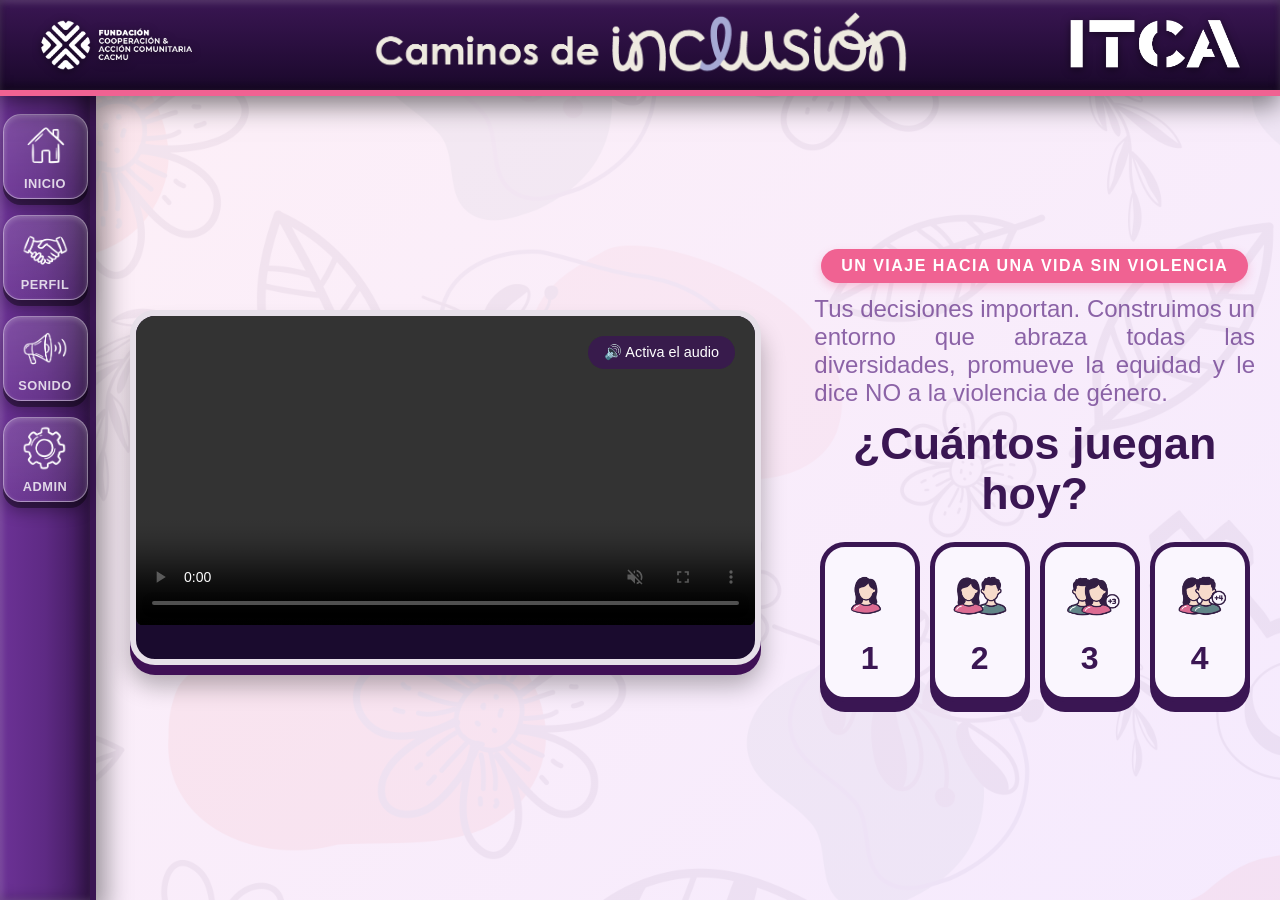
==== index.html @ c28dc8cf "videos actualizados" ====
<!DOCTYPE html>
<html lang="es">

<head>
    <meta charset="UTF-8">
    <meta name="viewport" content="width=device-width, initial-scale=1.0">
    <title>Caminos de Inclusión</title>

    <link rel="preconnect" href="https://fonts.googleapis.com">
    <link rel="preconnect" href="https://fonts.gstatic.com" crossorigin>
    <link href="https://fonts.googleapis.com/css2?family=Fredoka:wght@400;600;800;900&display=swap" rel="stylesheet">
    <link rel="stylesheet" href="css/stylegeneral.css">

    <meta http-equiv="Content-Security-Policy" content="default-src 'self'; 
               script-src 'self' 'unsafe-inline' 'unsafe-eval' https://www.gstatic.com https://apis.google.com; 
               connect-src 'self' http://127.0.0.1:* ws://127.0.0.1:* https://*.googleapis.com https://*.firebaseio.com https://*.firebase.com https://www.gstatic.com; 
               img-src 'self' data: blob: *; 
               style-src 'self' 'unsafe-inline' https://fonts.googleapis.com; 
               font-src 'self' data: https://fonts.gstatic.com;">
</head>

<body>
    <header class="game-banner">
        <div class="logo-box">
            <img src="assets/imagenes/generales/logo_fundacioncacmu.png" alt="CACMU" class="logo-img">
        </div>

        <div class="title-container">
            <img src="assets/imagenes/generales/banner_cde.png" alt="Caminos de Inclusión" class="game-title-img">

        </div>

        <div class="logo-box">
            <img src="assets/imagenes/generales/logo_itca.png" alt="ITCA" class="logo-img">
        </div>
    </header>

    <div class="layout-container">

        <aside class="sidebar-mini">
            <button class="btn-mini" title="Inicio">
                <img src="assets/imagenes/iconos/icono_inicio.png" alt="Inicio" class="icono-custom">

                <span class="texto-btn-mini">Inicio</span>
            </button>

            <button class="btn-mini" title="Perfil">
                <img src="assets/imagenes/iconos/icono_perfil.png" alt="Perfil" class="icono-custom">

                <span class="texto-btn-mini">Perfil</span>
            </button>

            <button class="btn-mini" title="Audio">
                <img src="assets/imagenes/iconos/icono_sonido.png" alt="Audio" class="icono-custom">

                <span class="texto-btn-mini">Sonido</span>
            </button>

            <a href="admin/admin-dashboard.html" target="_blank"
                style="text-decoration: none; display: flex; justify-content: center; align-items: center;">

                <button class="btn-mini" title="Ajustes">
                    <img src="assets/imagenes/iconos/icono_administrador.png" alt="Ajustes" class="icono-custom">

                    <span class="texto-btn-mini"> Admin

                    </span>
                </button>
            </a>
        </aside>
        <main class="main-game-area">

            <div class="pantalla-inicio activa">
                <div class="tarjeta-burbuja">

                    <div class="zona-video-casual">
                        <div class="marco-video-burbuja">
                            <video controls autoplay loop muted class="video-juego">
                                <source src="assets/videos/videosaludocati_rossy.mp4" type="video/mp4">
                                Tu navegador no soporta videos.
                            </video>
                            <div class="mensaje-audio" id="alertaAudio">
                                🔊 Activa el audio
                            </div>
                        </div>

                    </div>
                    <div class="zona-interaccion-casual">
                        <div class="textos-casual">
                            <span class="etiqueta-slogan" style="font-size: 1rem; text-align: justify;">UN VIAJE HACIA
                                UNA VIDA SIN VIOLENCIA</span>
                            <p class="pie-casual" style="font-size: 1.5rem; text-align: justify;">Tus decisiones
                                importan. Construimos un entorno que abraza todas las
                                diversidades, promueve la equidad y le dice NO a la violencia de género.</p>
                            <h1 class="titulo-casual">¿Cuántos juegan hoy?</h1>
                        </div>

                        <div class="botones-burbuja-container">
                            <button class="btn-burbuja">
                                <img src="assets/imagenes/iconos/icon_un_jugador.png" alt="1 Jugador"
                                    class="icono-personalizado">
                                <span class="num-burbuja">1</span>
                            </button>

                            <button class="btn-burbuja">
                                <img src="assets/imagenes/iconos/icon_dos_jugadores.png" alt="2 Jugadores"
                                    class="icono-personalizado">
                                <span class="num-burbuja">2</span>
                            </button>

                            <button class="btn-burbuja">
                                <img src="assets/imagenes/iconos/icon_tres_jugadores.png" alt="3 Jugadores"
                                    class="icono-personalizado">
                                <span class="num-burbuja">3</span>
                            </button>

                            <button class="btn-burbuja btn-arcoiris">
                                <img src="assets/imagenes/iconos/icon_cuatro_jugadores.png" alt="Modo Diverso"
                                    class="icono-personalizado">
                                <span class="num-burbuja">4</span>
                            </button>
                        </div>



                        <div id="zona-formularios" class="zona-formularios-casual"></div>
                    </div>

                </div>
            </div>
            <div class="pantalla-caminos ">
                <div class="tarjeta-caminos">
                    <div class="cabecera-caminos">
                        <h1 class="titulo-casual">Caminos de Aprendizaje</h1>
                        <p class="pie-casual">Selecciona el camino que deseas explorar hoy para continuar la aventura.
                        </p>
                    </div>

                    <div class="contenedor-modulos">
                        <button class="btn-modulo modulo-violencia">
                            <div class="icono-modulo">
                                <img src="assets/imagenes/fondo_caminos/camino1.png" alt="Módulo 1">
                            </div>
                            <div class="textos-btn-modulo">
                                <h2 class="num-modulo">Camino 1</h2>
                                <p class="nombre-modulo">Prevención de la Violencia de Género</p>
                            </div>
                        </button>

                        <button class="btn-modulo bloqueado">
                            <div class="candado-icono">🔒</div>
                            <div class="icono-modulo">
                                <img src="assets/imagenes/fondo_caminos/camino2.png" alt="Módulo 2">
                            </div>
                            <div class="textos-btn-modulo">
                                <h2 class="num-modulo">Camino 2</h2>
                                <p class="nombre-modulo">Masculinidades</p>
                            </div>
                        </button>

                        <button class="btn-modulo bloqueado">
                            <div class="candado-icono">🔒</div>
                            <div class="icono-modulo">
                                <img src="assets/imagenes/fondo_caminos/camino3.png" alt="Módulo 3">
                            </div>
                            <div class="textos-btn-modulo">
                                <h2 class="num-modulo">Camino 3</h2>
                                <p class="nombre-modulo">Estereotipos</p>
                            </div>
                        </button>

                        <button class="btn-modulo bloqueado">
                            <div class="candado-icono">🔒</div>
                            <div class="icono-modulo">
                                <img src="assets/imagenes/fondo_caminos/camino4.png" alt="Módulo 4">
                            </div>
                            <div class="textos-btn-modulo">
                                <h2 class="num-modulo">Módulo 4</h2>
                                <p class="nombre-modulo">Micromachismos</p>
                            </div>
                        </button>
                    </div>
                </div>
            </div>
            <div class="pantalla-personajes">


                <div class="cabecera-personajes">

                    <div class="zona-izq">
                        <button class="btn-volver-casual" id="btn-volver-caminos">
                            ⬅ Volver a Caminos
                        </button>
                    </div>

                    <div class="zona-centro">

                        <h1 class="titulo-casual">Elige tu Personaje</h1>

                    </div>

                    <div class="zona-der">
                        <div class="etiqueta-turno" id="indicador-turno-texto">
                            Turno de: <strong>Cargando...</strong>
                        </div>
                    </div>

                </div>

                <div class="layout-dual-personajes">

                    <div class="zona-manual-instrucciones">
                        <div class="tarjeta-manual">
                            <h2 class="titulo-instrucciones">
                                <img src="assets/imagenes/iconos/icono_instrucciones.png" alt="Instrucciones"
                                    class="icono-titulo">
                                Instrucciones del Viaje
                            </h2>

                            <ul class="lista-instrucciones">
                                <li>
                                    <strong>1. Elige tu ficha:</strong>
                                    Selecciona un personaje que te acompañará en la ruta.
                                </li>
                                <li>
                                    <strong>2. Pre-Quiz:</strong>
                                    Evaluaremos tus conocimientos iniciales antes de empezar.
                                </li>
                                <li>
                                    <strong>3. Decide con respeto:</strong>
                                    Escucha las vivencias y elige el camino de la equidad.
                                </li>
                                <li>
                                    <strong>4. Suma puntos:</strong>
                                    Tus decisiones miden tu nivel de compromiso y empatía.
                                </li>
                                <li>
                                    <strong>5. Post-Quiz:</strong>
                                    Analizaremos cuánto aprendiste al finalizar el recorrido.
                                </li>
                            </ul>

                            <div class="nota-manual">
                                💡 <em>Tip: ¡Compara tus resultados finales para ver tu progreso!</em>
                            </div>
                        </div>
                    </div>
                    <div class="zona-grilla-personajes">
                        <div class="contenedor-personajes">

                            <button class="card-personajes ficha-personaje" id="personaje-paula" data-personaje="paula">
                                <div class="icono-personajes"><img src="assets/imagenes/personajes/camino1/paula.png"
                                        alt="Paula"></div>
                                <div class="textos-btn-personajes">
                                    <h2 class="nombre-personajes">Paula</h2>
                                </div>
                            </button>

                            <button class="card-personajes ficha-personaje" id="personaje-nina" data-personaje="nina">
                                <div class="icono-personajes"><img src="assets/imagenes/personajes/camino1/nina.png"
                                        alt="Nina"></div>
                                <div class="textos-btn-personajes">
                                    <h2 class="nombre-personajes">Nina</h2>
                                </div>
                            </button>

                            <button class="card-personajes ficha-personaje" id="personaje-josefa"
                                data-personaje="josefa">
                                <div class="icono-personajes"><img src="assets/imagenes/personajes/camino1/josefa.png"
                                        alt="Josefa"></div>
                                <div class="textos-btn-personajes">
                                    <h2 class="nombre-personajes">Josefa</h2>
                                </div>
                            </button>

                            <button class="card-personajes ficha-personaje" id="personaje-martina"
                                data-personaje="martina">
                                <div class="icono-personajes"><img src="assets/imagenes/personajes/camino1/martina.png"
                                        alt="Martina"></div>
                                <div class="textos-btn-personajes">
                                    <h2 class="nombre-personajes">Martina</h2>
                                </div>
                            </button>

                            <button class="card-personajes ficha-personaje" id="personaje-paty" data-personaje="paty">
                                <div class="icono-personajes"><img src="assets/imagenes/personajes/camino1/paty.png"
                                        alt="Paty"></div>
                                <div class="textos-btn-personajes">
                                    <h2 class="nombre-personajes">Paty</h2>
                                </div>
                            </button>

                            <button class="card-personajes ficha-personaje" id="personaje-yuleisy"
                                data-personaje="yuleisy">
                                <div class="icono-personajes"><img src="assets/imagenes/personajes/camino1/yuleisy.png"
                                        alt="yuleisy"></div>
                                <div class="textos-btn-personajes">
                                    <h2 class="nombre-personajes">Yuleisy</h2>
                                </div>
                            </button>

                            <button class="card-personajes ficha-personaje" id="personaje-mia" data-personaje="mia">
                                <div class="icono-personajes"><img src="assets/imagenes/personajes/camino1/mia.png"
                                        alt="mia"></div>
                                <div class="textos-btn-personajes">
                                    <h2 class="nombre-personajes">Mía</h2>
                                </div>
                            </button>

                        </div>
                    </div>


                </div>

            </div>
            <div class="pantalla-quiz" id="pantalla-quiz">

                <div class="etiqueta-fase">
                    <h1> Fase: <strong id="etiqueta-fase-texto">PRE-QUIZ</strong></h1>
                </div>

                <div class="contenedor-central-quiz">

                    <div class="zona-progreso">
                        <span class="texto-progreso" id="texto-progreso-quiz">Pregunta 1 de 5</span>
                        <div class="barra-progreso-fondo">
                            <div class="barra-progreso-llena" id="barra-progreso-quiz" style="width: 20%;"></div>
                        </div>
                    </div>

                    <div class="mensaje-instruccion-quiz" id="instruccion-quiz">
                        💡 <strong>¡A debatir en equipo!</strong> Elijan una respuesta juntos. <span
                            class="texto-verde">VERDE</span> si acertaron, <span class="texto-rojo">ROJO</span> si hay
                        algo nuevo por aprender.
                    </div>

                    <h2 class="texto-pregunta" id="texto-pregunta-quiz">Cargando la pregunta...</h2>

                    <div class="zona-opciones" id="contenedor-opciones-quiz"></div>

                    <button class="btn-siguiente-quiz bloqueado" id="btn-siguiente-quiz">Siguiente Pregunta ➡</button>

                </div>
            </div>
            <div class="pantalla-mapa" id="pantalla-mapa" style="display: none;">

                <div class="panel-izquierdo">

                    <div class="contenedor-reloj-mapa">

                        <span class="etiqueta-tiempo">TIEMPO</span>
                        <span id="reloj-juego">00:00min</span>
                    </div>

                    <div id="contenedor-scores-global" class="hud-scores-multijugador"></div>



                    <div class="contenedor-ruleta-lateral"
                        style="display: flex; flex-direction: column; align-items: center; margin-top: auto; padding-bottom: 20px;">
                        <div class="flecha-indicadora"
                            style="font-size: 24px; color: #333; margin-bottom: -10px; z-index: 10;">▼</div>

                        <button class="ruleta-base" id="ruleta-interactiva">
                            <div class="rueda-colores" id="rueda-grafica">
                                <span class="num-ruleta n1">1</span>
                                <span class="num-ruleta n2">2</span>
                                <span class="num-ruleta n3">3</span>
                                <span class="num-ruleta n4">4</span>
                                <span class="num-ruleta n5">5</span>
                                <span class="num-ruleta n6">6</span>
                            </div>
                            <div class="centro-ruleta" id="texto-centro-ruleta">GIRAR</div>
                        </button>
                    </div>

                </div>

                <div class="panel-principal-mapa">

                    <div class="contenedor-mapa-visual">
                        <img src="assets/imagenes/mapas/mapa_camino1.jpg" class="imagen-fondo-mapa"
                            alt="Mapa del camino">
                        <div id="capa-fichas"></div>
                    </div>

                </div>


                <div id="gameModal" class="modal-overlay-juego"></div>
                <div id="banner-cambio-turno">
    <h2 id="texto-turno-jugador">¡Turno de ...!</h2>
    <p>
        Gira la ruleta para avanzar 
        <img src="assets/imagenes/iconos/icono_ruleta.png" alt="Ruleta" class="icono-ruleta-texto">
    </p>
</div>



            </div>



            <div id="modal-pj-overlay" class="modal-pj-overlay">
                <div class="modal-pj-contenedor">
                    <button class="modal-pj-btn-cerrar" id="btn-cerrar-modal-pj">×</button>

                    <div class="modal-pj-grid">
                        <div class="modal-pj-col-izq">
                            <img src="" id="modal-pj-img" alt="Personaje" class="modal-pj-imagen-full">
                        </div>

                        <div class="modal-pj-col-der">
                            <h2 id="modal-pj-nombre" class="modal-pj-titulo">Nombre</h2>
                            <p id="modal-pj-historia" class="modal-pj-texto">Historia...</p>

                            <button id="btn-confirmar-personaje" class="modal-pj-btn-accion">
                                Seleccionar personaje
                            </button>
                        </div>
                    </div>
                </div>
            </div>
            <div class="pantalla-resultados" id="pantalla-resultados" style="display: none;">
                <div class="panel-resultados-centro">

                    <div class="cabecera-resultados">
                        <span class="icono-corona">👑</span>
                        <h2>¡Viaje Completado!</h2>
                        <p>Gracias por recorrer los Caminos de Inclusión. Así quedó el nivel de empatía de nuestro
                            equipo:</p>
                    </div>

                    <div id="contenedor-ranking-final" class="lista-ranking-final">
                    </div>
                    <div class="acciones-resultados"
                        style="display: flex; flex-direction: column; gap: 15px; margin-top: 25px;">


                        <button id="btn-volver-inicio" class="btn-imbabura"
                            style="background: transparent; color: #4A148C; border: 2px solid #4A148C; width: 100%; font-size: 1.15rem; padding: 14px; border-radius: 12px; cursor: pointer; font-weight: bold; transition: all 0.2s ease;">
                            Volver al Menú Principal 🏠
                        </button>

                    </div>

                </div>
            </div>

        </main>
    </div>
    <audio id="musicaFondo" loop>
        <source src="assets/sonido/sonido_de_fondo.mp3" type="audio/mpeg">
        Tu navegador no soporta el elemento de audio.
    </audio>
    <audio id="sonidoAcierto" src="assets/sonido/sonido_correcto.mp3"></audio>
    <audio id="sonidoError" src="assets/sonido/sonido_incorrecto.mp3"></audio>
    <audio id="sonidoAperturaModal" src="assets/sonido/sonido_abrir_modal.mp3" preload="auto"></audio>
    <audio id="sonidoGiroCarta" src="assets/sonido/sonido_girocarta.mp3" preload="auto"></audio>

    <script type="module" src="./js/main.js"></script>
</body>

</html>
---- css/stylegeneral.css ----
@import url(sliderizquierdo.css);
@import url(pantalla_inicio.css);
@import url(registro_usuarios.css);
@import url(pantalla_seleccionar_camino.css);
@import url(seleccion_personajes.css);
@import url(pantalla_quiz.css);
@import url(pantalla_mapa.css);

@import url(cartas.css);
@import url(pantalla_resultados.css);

/* =========================================
   EL SECRETO DE LAS PANTALLAS CONSECUTIVAS
   ========================================= */
/* 1. Apagamos las luces: Oculta TODAS las pantallas por defecto */
.main-game-area > * {
    display: none !important;
}

/* Modifica esta parte en tu CSS global */
.main-game-area > *.activa {
    display: flex !important;
    flex-direction: column;
    min-height: 100%; 
    height: auto; 
    width: 100%;
    
    /* 🚨 LA SOLUCIÓN AL CENTRADO: */
    justify-content: center; /* Centra verticalmente (arriba/abajo) */
    align-items: center;     /* Centra horizontalmente (izquierda/derecha) */
    
    padding-bottom: 40px; /* Espacio extra para que no choque con el menú inferior */
    
    /* 💡 Tip pro: Si el contenido es más alto que la pantalla, esto permite 
       hacer scroll sin que se corte la parte de arriba */
    overflow-y: auto; 
}
/* 1. VARIABLES MAESTRAS */
:root {
    --color-bg-light: #fdf2e9;    
    --color-purple-dark: #3a1653; 
    --color-purple-main: #5e2a84; 
    --color-yellow-btn: #f3a601;  
    --color-pink-accent: #f06292; 
    
    --font-body: 'Fredoka', sans-serif;
    --hud-glow: 0 0 15px rgba(243, 166, 1, 0.4);
}

/* 2. RESET Y ESTRUCTURA BASE */
* {
    box-sizing: border-box;
    margin: 0;
    padding: 0;
}
body {
    font-family: var(--font-body);
    color: var(--color-purple-dark);
    height: 100dvh; 
    display: flex;
    flex-direction: column; 
    overflow: hidden; 
    position: relative;
    z-index: 0;

    /* El gradiente ahora usa rgba() para ser una capa púrpura semitransparente sobre la imagen */
    background: linear-gradient(
        -45deg, 
        rgba(235, 220, 255, 0.95), /* Tono lila/púrpura suave */
        rgba(243, 232, 255, 0.95), /* Tu #f3e8ff con transparencia */
        rgba(255, 240, 245, 0.95), /* Tu #fff0f5 con transparencia */
        rgba(235, 220, 255, 0.95)  /* Tono lila/púrpura suave */
    ), url('../assets/imagenes/generales/fondobody.jpg');
    background-size: 400% 400%, cover;
    background-position: center;
    animation: moverFondo 15s ease infinite;
}

@keyframes moverFondo {
    0% { background-position: 0% 50%; }
    50% { background-position: 100% 50%; }
    100% { background-position: 0% 50%; }
}
/* 3. BANNER SUPERIOR (HEADER / HUD - ESTILO 3D GAMER) */
.game-banner {
    position: relative; 
    
    /* EVITA QUE EL HEADER SE APLASTE O SE OCULTE */
    flex-shrink: 0; 
    
    width: 100%;
    height: clamp(60px, 10dvh, 90px); 
    
    /* 🚨 1. FONDO CON VOLUMEN: Un degradado suave para que no se vea plano */
    background: linear-gradient(180deg, var(--color-purple-dark), #1a082b); 
    
    /* 🚨 2. SOMBRAS 3D: La magia del panel de control */
    border-bottom: none; /* Quitamos el borde plano y lo pasamos a la sombra */
    box-shadow: 
        inset 0 3px 6px rgba(255, 255, 255, 0.15),  /* Luz rebotando en el borde superior */
        inset 0 -5px 10px rgba(0, 0, 0, 0.3),       /* Curvatura interna en la parte de abajo */
        0 6px 0px var(--color-pink-accent),         /* El "plástico" o grosor físico en color rosa */
        0 15px 25px rgba(0, 0, 0, 0.5);             /* La sombra que proyecta sobre el mapa del juego */

    display: flex;
    align-items: center;
    justify-content: space-between;
    
    /* Dejamos solo el padding dinámico que tenías, es perfecto */
    padding: 0 clamp(10px, 4vw, 40px);
    gap: 10px; 
    
    z-index: 100;
}

.logo-box {
    flex: 1;
    display: flex;
    align-items: center;
    min-width: 0; 
}

.logo-box:last-child { justify-content: flex-end; }

.logo-img {
    max-height: clamp(25px, 6dvh, 50px);
    max-width: 100%; 
    width: auto;
    object-fit: contain;
    filter: drop-shadow(0 2px 4px rgba(0,0,0,0.5));
}

.title-container {
    flex: 2;
    display: flex;
    justify-content: center;
    align-items: center;
    min-width: 0;
}

.game-title-img {
    max-height: clamp(30px, 8dvh, 75px);
    max-width: 100%;
    width: auto;
    object-fit: contain;
 
}

.hidden-text { display: none; }

/* 4. ÁREA DE CONTENIDO GLOBAL (Layout) */
.layout-container {
    display: flex;
    flex: 1; /* Ocupa todo el espacio que deja el header */
    
    /* ✅ TRUCO VITAL: Evita que el contenido interno rompa el layout y empuje el header */
    min-height: 0; 
    
    overflow: hidden; 
}
/* =========================================
   5. EL CONTENEDOR PRINCIPAL DEL JUEGO
   ========================================= */
.main-game-area {
    flex: 1; /* Toma todo el espacio disponible al lado del slider/menú */
    
    /* ✅ TRUCO VITAL 2: Evita desbordamientos horizontales en Flexbox */
    min-width: 0; 
    
    position: relative;
    
    /* ✅ EL SCROLL SOLO VIVE AQUÍ ADENTRO */
    overflow-y: auto; 
    overflow-x: hidden;
    width: 100%;
    height: 100%; /* Asegura que baje hasta el final */
    

   
   
}
/* Scrollbar Personalizado (Opcional pero recomendado) */
.main-game-area::-webkit-scrollbar { width: 8px; }
.main-game-area::-webkit-scrollbar-track { background: rgba(94, 42, 132, 0.05); border-radius: 10px; }
.main-game-area::-webkit-scrollbar-thumb { background: var(--color-purple-main); border-radius: 10px; }

/* =========================================
   LA REGLA MÁGICA: HIJOS DEL MAIN (Las Pantallas)
   ========================================= */
.main-game-area > * {
    width: 100%;
    /* En lugar de height: 100%, usamos min-height para que crezca si hay mucho contenido vertical, 
       pero nunca sea menor al tamaño de la pantalla */
    min-height: 100%; 
    box-sizing: border-box;
    
    display: flex;
    flex-direction: column; 
    justify-content: center; 
    align-items: center; 
     
    
    animation: cargarPantalla 0.4s ease-out forwards;
}

/* Reglas universales para no desbordar */
.main-game-area > * p,
.main-game-area > * h1,
.main-game-area > * h2,
.main-game-area > * h3 {
    max-width: 800px; 
    width: 100%;
    text-align: center;
    margin: 0; 
}

.main-game-area > * img,
.main-game-area > * video,
.main-game-area > * canvas {
    max-width: 100%;
    height: auto;
    object-fit: contain; 
    border-radius: 8px; 
}

.botones-decision {
    display: flex;
    flex-wrap: wrap; 
    justify-content: center;
    gap: 1rem;
    width: 100%;
}

@keyframes cargarPantalla {
    0% { opacity: 0; transform: scale(0.98); }
    100% { opacity: 1; transform: scale(1); }
}

@media (max-width: 768px) {
    .layout-container {
        flex-direction: column-reverse; /* Menú abajo, juego arriba */
        height: 100%; /* Asegura que ocupe el alto disponible */
    }

    .main-game-area {
        flex: 1; /* Obliga al área de juego a estirarse */
        width: 100vw;
        height: auto; /* Permite que el flex-grow maneje el alto */
        overflow-y: auto; /* Activa el scroll interno si el contenido es largo */
    }

    
}
@media (max-width: 768px) {
    .pantalla-inicio, .pantalla-caminos, .pantalla-personajes, 
    .pantalla-quiz, .pantalla-mapa {
        padding-bottom: 80px !important; /* Espacio para que el menú no tape botones */
    }
}
/* =========================================
   CONTROL DE PANTALLAS (VISIBILIDAD)
   ========================================= */
.pantalla-view, 
.pantalla-caminos, 
.pantalla-personajes,
.pantalla-quiz,
.pantalla-mapa  {
    display: none; 
}

.pantalla-view.activa,
.pantalla-inicio.activa, 
.pantalla-caminos.activa,
.pantalla-personajes.activa,
.pantalla-quiz.activa,
.pantalla-mapa {
    /* IMPORTANTE: Mantener en flex para que las reglas de centrado sigan aplicando al mostrarse */
    display: flex !important; 
}


/* ==========================================================================
   ALINEACIÓN GLOBAL DE PANTALLAS - CENTRADO PERFECTO (Flexbox)
   (Soluciona el problema de contenido "solo arriba")
   ========================================================================== */

/* 🚨 Agrupamos todas las pantallas separadas por comas */
.pantalla-inicio, 
.pantalla-caminos,
.pantalla-personajes,
.pantalla-quiz,
.pantalla-mapa, 
.pantalla-perfil, 
.pantalla-ajustes /* <-- Añade aquí cualquier otra pantalla que tengas */ {
    
    position: relative; /* Mantiene el ancla para modales, ¡pero sin !important si no es necesario! */
    width: 100%;
    height: 100%;
    
    /* 🚨 LA MAGIA DE FLEXBOX PARA CENTRADO PERFECTO */
    display: flex;           /* 🚨 Convierte la pantalla en un contenedor Flex */
    flex-direction: column;  /* 🚨 Apila los elementos en columna (uno sobre otro) */
    justify-content: center; /* 🚨 Centra verticalmente en el eje de la columna */
    align-items: center;     /* 🚨 Centra horizontalmente en el eje transversal */
    
    /* Un margen mínimo general para respirar, no para empujar asimétricamente */
    padding: 25px;           
    box-sizing: border-box;  /* Asegura que el padding no rompa el diseño */
    
    /* Nota: Flexbox con justify-content: center y align-items: center 
       distribuirá el espacio sobrante equitativamente arriba, abajo, izquierda y derecha. */
}
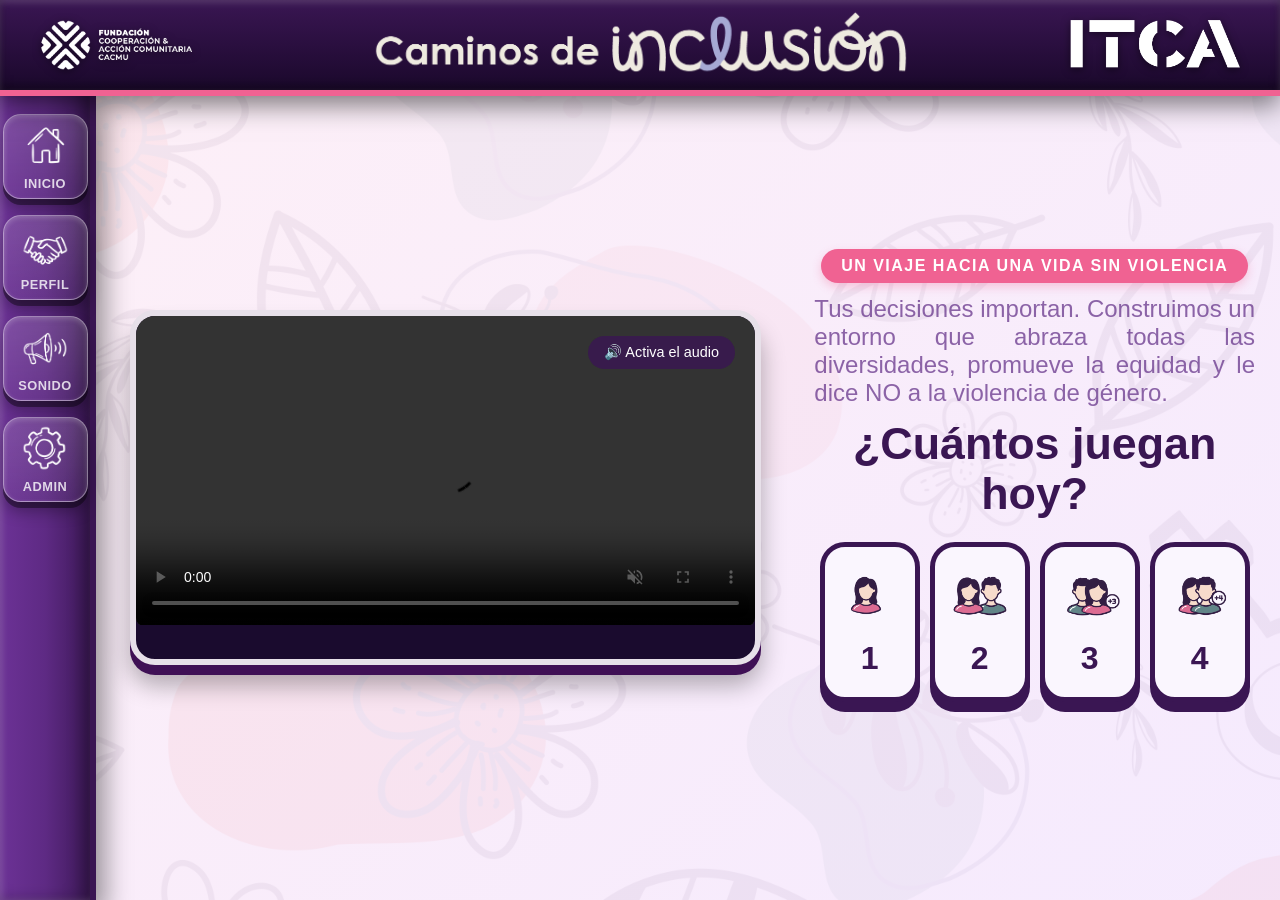
==== commit d8269650: "cambio de nombres de nivels" ====
--- a/index.html
+++ b/index.html
@@ -154,7 +154,7 @@
                             </div>
                             <div class="textos-btn-modulo">
                                 <h2 class="num-modulo">Camino 2</h2>
-                                <p class="nombre-modulo">Masculinidades</p>
+                                <p class="nombre-modulo">Estereotipos</p>
                             </div>
                         </button>
 
@@ -165,7 +165,7 @@
                             </div>
                             <div class="textos-btn-modulo">
                                 <h2 class="num-modulo">Camino 3</h2>
-                                <p class="nombre-modulo">Estereotipos</p>
+                                <p class="nombre-modulo">Micromachismos </p>
                             </div>
                         </button>
 
@@ -176,7 +176,7 @@
                             </div>
                             <div class="textos-btn-modulo">
                                 <h2 class="num-modulo">Módulo 4</h2>
-                                <p class="nombre-modulo">Micromachismos</p>
+                                <p class="nombre-modulo">Masculinidades</p>
                             </div>
                         </button>
                     </div>
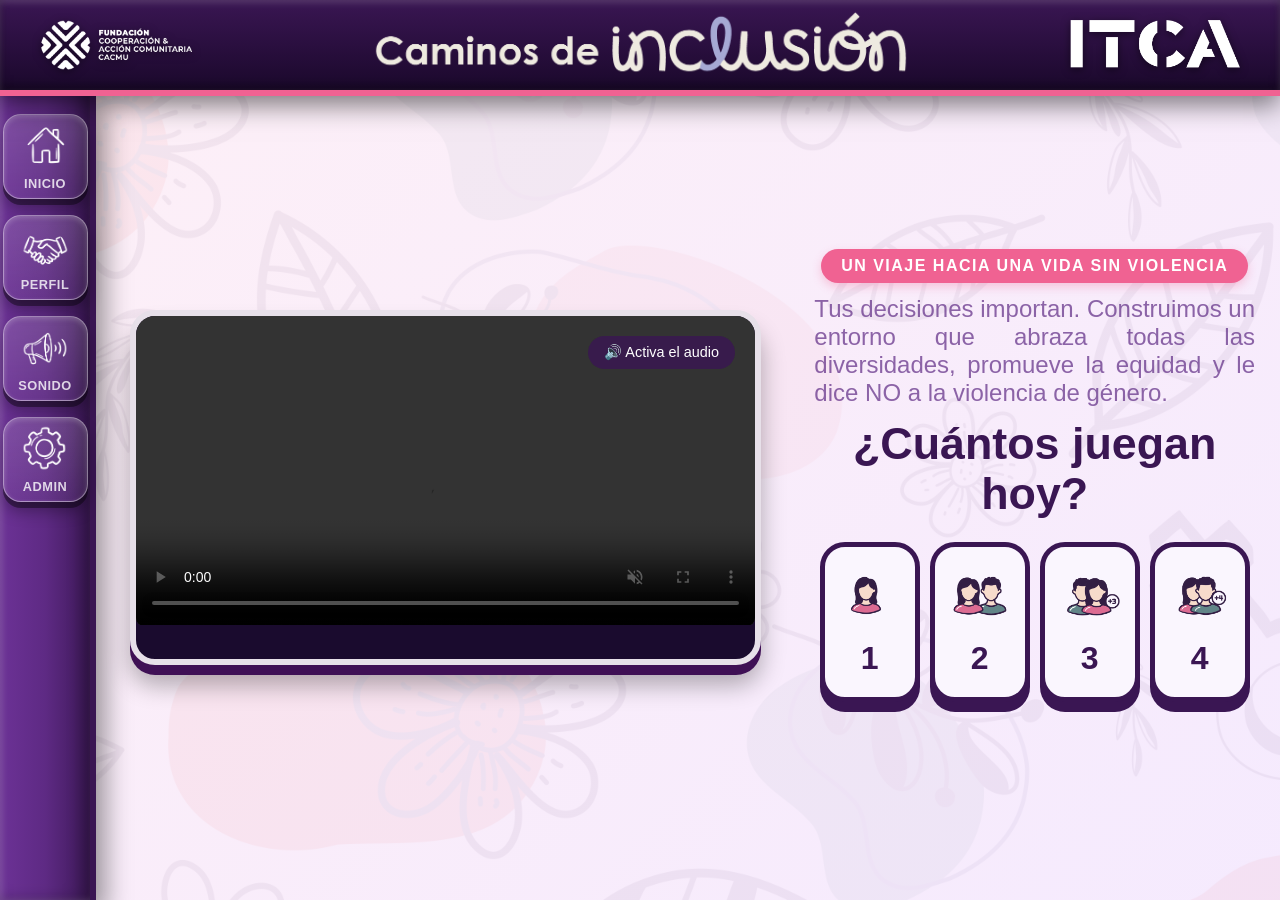
==== commit 05cd937a: "cambio de nombres de nivels" ====
--- a/index.html
+++ b/index.html
@@ -150,7 +150,7 @@
                         <button class="btn-modulo bloqueado">
                             <div class="candado-icono">🔒</div>
                             <div class="icono-modulo">
-                                <img src="assets/imagenes/fondo_caminos/camino2.png" alt="Módulo 2">
+                                <img src="assets/imagenes/fondo_caminos/camino3.png" alt="Módulo 2">
                             </div>
                             <div class="textos-btn-modulo">
                                 <h2 class="num-modulo">Camino 2</h2>
@@ -161,7 +161,7 @@
                         <button class="btn-modulo bloqueado">
                             <div class="candado-icono">🔒</div>
                             <div class="icono-modulo">
-                                <img src="assets/imagenes/fondo_caminos/camino3.png" alt="Módulo 3">
+                                <img src="assets/imagenes/fondo_caminos/camino4.png" alt="Módulo 3">
                             </div>
                             <div class="textos-btn-modulo">
                                 <h2 class="num-modulo">Camino 3</h2>
@@ -172,7 +172,7 @@
                         <button class="btn-modulo bloqueado">
                             <div class="candado-icono">🔒</div>
                             <div class="icono-modulo">
-                                <img src="assets/imagenes/fondo_caminos/camino4.png" alt="Módulo 4">
+                                <img src="assets/imagenes/fondo_caminos/camino2.png" alt="Módulo 4">
                             </div>
                             <div class="textos-btn-modulo">
                                 <h2 class="num-modulo">Módulo 4</h2>
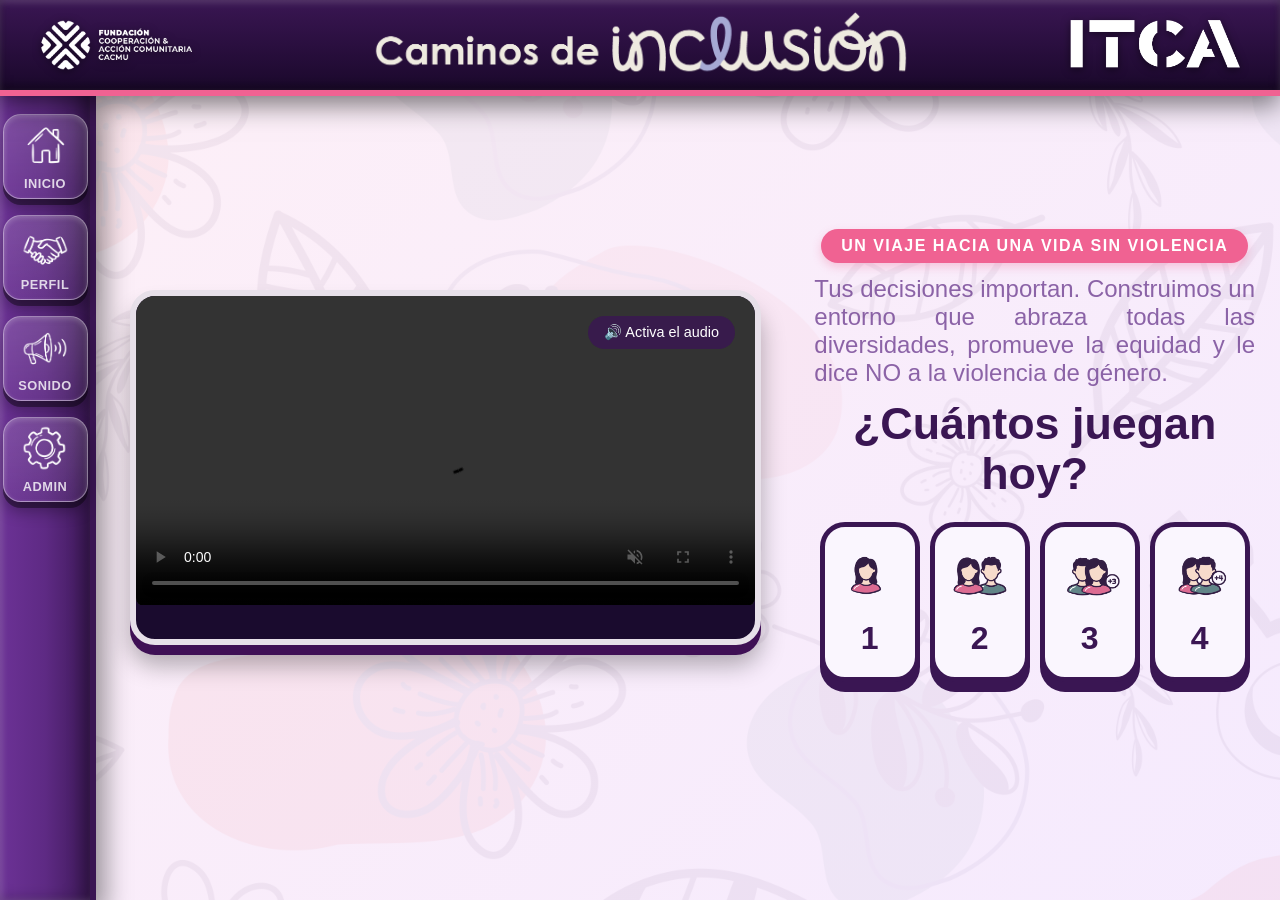
==== commit b4d4a0f1: "Update index.html" ====
--- a/index.html
+++ b/index.html
@@ -10,7 +10,7 @@
     <link rel="preconnect" href="https://fonts.gstatic.com" crossorigin>
     <link href="https://fonts.googleapis.com/css2?family=Fredoka:wght@400;600;800;900&display=swap" rel="stylesheet">
     <link rel="stylesheet" href="css/stylegeneral.css">
-
+<meta name="viewport" content="width=device-width, initial-scale=1.0, maximum-scale=1.0, user-scalable=no, interactive-widget=resizes-content">
     <meta http-equiv="Content-Security-Policy" content="default-src 'self'; 
                script-src 'self' 'unsafe-inline' 'unsafe-eval' https://www.gstatic.com https://apis.google.com; 
                connect-src 'self' http://127.0.0.1:* ws://127.0.0.1:* https://*.googleapis.com https://*.firebaseio.com https://*.firebase.com https://www.gstatic.com; 
@@ -463,4 +463,4 @@
     <script type="module" src="./js/main.js"></script>
 </body>
 
-</html>+</html>
--- a/css/stylegeneral.css
+++ b/css/stylegeneral.css
@@ -20,6 +20,7 @@
 /* Modifica esta parte en tu CSS global */
 .main-game-area > *.activa {
     display: flex !important;
+    height: max-content !important;
     flex-direction: column;
     min-height: 100%; 
     height: auto; 
@@ -29,7 +30,7 @@
     justify-content: center; /* Centra verticalmente (arriba/abajo) */
     align-items: center;     /* Centra horizontalmente (izquierda/derecha) */
     
-    padding-bottom: 40px; /* Espacio extra para que no choque con el menú inferior */
+    padding-bottom: 80px; /* Espacio extra para que no choque con el menú inferior */
     
     /* 💡 Tip pro: Si el contenido es más alto que la pantalla, esto permite 
        hacer scroll sin que se corte la parte de arriba */
@@ -53,6 +54,7 @@
     margin: 0;
     padding: 0;
 }
+
 body {
     font-family: var(--font-body);
     color: var(--color-purple-dark);
@@ -169,8 +171,11 @@
     
     position: relative;
     
-    /* ✅ EL SCROLL SOLO VIVE AQUÍ ADENTRO */
-    overflow-y: auto; 
+   -webkit-overflow-scrolling: touch; 
+    touch-action: pan-y; /* Le dice a la pantalla táctil: "Aquí se vale deslizar el dedo arriba/abajo" */
+    
+    /* Cambiamos 'auto' por 'scroll' para forzar a que el carril de la barra siempre exista */
+    overflow-y: scroll !important; 
     overflow-x: hidden;
     width: 100%;
     height: 100%; /* Asegura que baje hasta el final */
@@ -180,10 +185,21 @@
    
 }
 /* Scrollbar Personalizado (Opcional pero recomendado) */
-.main-game-area::-webkit-scrollbar { width: 8px; }
-.main-game-area::-webkit-scrollbar-track { background: rgba(94, 42, 132, 0.05); border-radius: 10px; }
-.main-game-area::-webkit-scrollbar-thumb { background: var(--color-purple-main); border-radius: 10px; }
-
+/* ✅ Scrollbar forzado para pantallas táctiles Dahua */
+.main-game-area::-webkit-scrollbar { 
+    width: 12px !important; /* Más gruesa para el dedo */
+    display: block !important; /* 🚨 ESTO EVITA QUE DAHUA LA ESCONDA */
+    -webkit-appearance: none;
+}
+.main-game-area::-webkit-scrollbar-track { 
+    background: rgba(94, 42, 132, 0.1) !important; 
+    border-radius: 10px; 
+}
+.main-game-area::-webkit-scrollbar-thumb { 
+    background-color: var(--color-purple-main) !important; 
+    border-radius: 10px; 
+    border: 2px solid var(--color-bg-light); /* Borde para que resalte más */
+}
 /* =========================================
    LA REGLA MÁGICA: HIJOS DEL MAIN (Las Pantallas)
    ========================================= */
@@ -244,13 +260,14 @@
 
     .main-game-area {
         flex: 1; /* Obliga al área de juego a estirarse */
-        width: 100vw;
+        width: 100%;
         height: auto; /* Permite que el flex-grow maneje el alto */
-        overflow-y: auto; /* Activa el scroll interno si el contenido es largo */
+       
     }
 
     
 }
+
 @media (max-width: 768px) {
     .pantalla-inicio, .pantalla-caminos, .pantalla-personajes, 
     .pantalla-quiz, .pantalla-mapa {
@@ -283,31 +300,29 @@
    ALINEACIÓN GLOBAL DE PANTALLAS - CENTRADO PERFECTO (Flexbox)
    (Soluciona el problema de contenido "solo arriba")
    ========================================================================== */
-
-/* 🚨 Agrupamos todas las pantallas separadas por comas */
+/* ==========================================================================
+   ALINEACIÓN GLOBAL DE PANTALLAS - CENTRADO PERFECTO (Flexbox)
+   ========================================================================== */
 .pantalla-inicio, 
 .pantalla-caminos,
 .pantalla-personajes,
 .pantalla-quiz,
 .pantalla-mapa, 
 .pantalla-perfil, 
-.pantalla-ajustes /* <-- Añade aquí cualquier otra pantalla que tengas */ {
-    
-    position: relative; /* Mantiene el ancla para modales, ¡pero sin !important si no es necesario! */
-    width: 100%;
-    height: 100%;
-    
-    /* 🚨 LA MAGIA DE FLEXBOX PARA CENTRADO PERFECTO */
-    display: flex;           /* 🚨 Convierte la pantalla en un contenedor Flex */
-    flex-direction: column;  /* 🚨 Apila los elementos en columna (uno sobre otro) */
-    justify-content: center; /* 🚨 Centra verticalmente en el eje de la columna */
-    align-items: center;     /* 🚨 Centra horizontalmente en el eje transversal */
-    
-    /* Un margen mínimo general para respirar, no para empujar asimétricamente */
+.pantalla-ajustes {
+    position: relative; 
+    width: 100%;
+    
+    /* 🚨 CORRECCIÓN VITAL AQUÍ: Usamos min-height en vez de height */
+    min-height: 100%;
+    height: auto; /* Permite que el contenedor crezca hacia abajo si es gigante */
+    
+    display: flex;          
+    flex-direction: column;  
+    justify-content: center; 
+    align-items: center;     
+    
     padding: 25px;           
-    box-sizing: border-box;  /* Asegura que el padding no rompa el diseño */
-    
-    /* Nota: Flexbox con justify-content: center y align-items: center 
-       distribuirá el espacio sobrante equitativamente arriba, abajo, izquierda y derecha. */
-}
-
+    box-sizing: border-box;  
+}
+
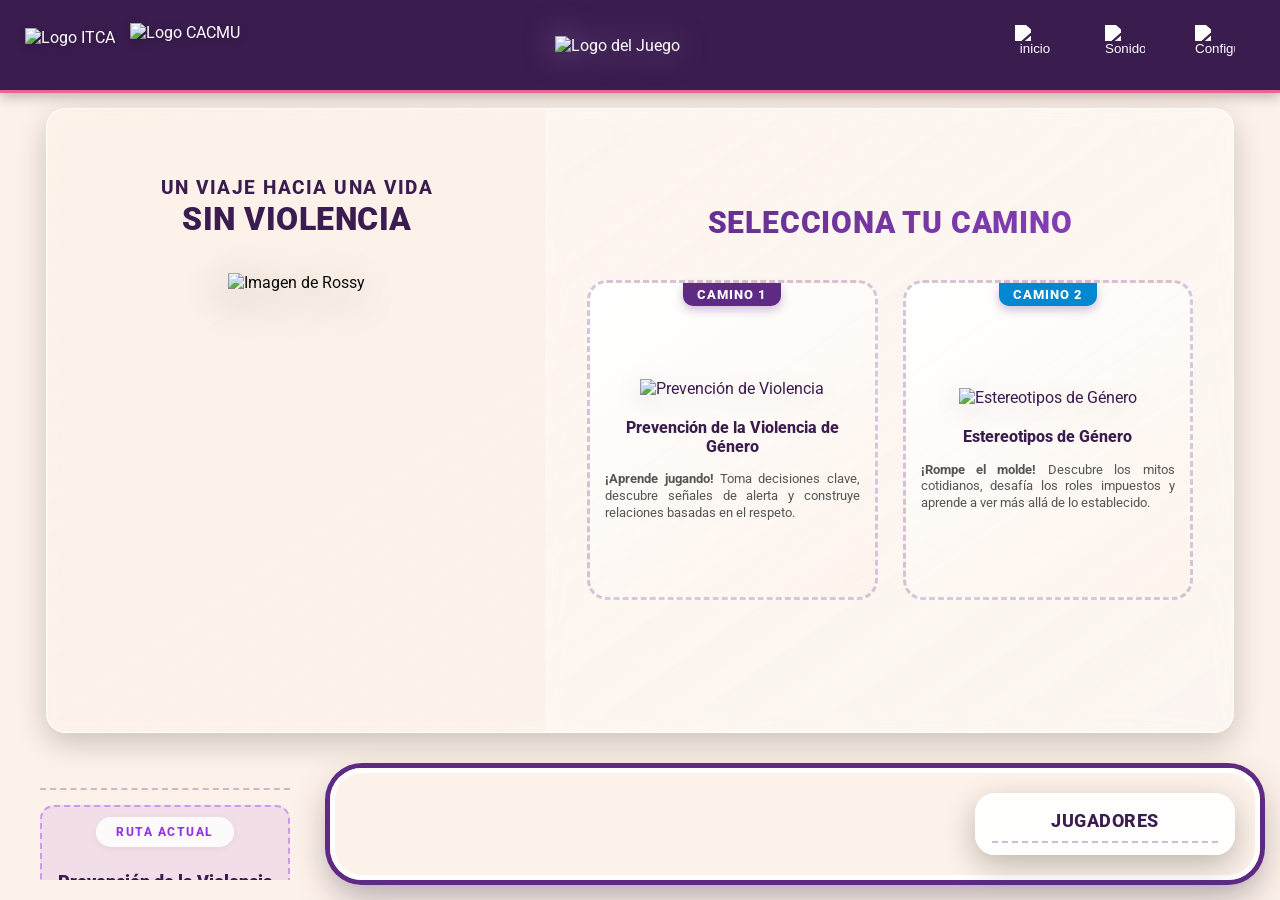
==== commit bb38ceb1: "Add files via upload" ====
--- a/index.html
+++ b/index.html
@@ -1,466 +1,504 @@
-<!DOCTYPE html>
-<html lang="es">
-
-<head>
-    <meta charset="UTF-8">
-    <meta name="viewport" content="width=device-width, initial-scale=1.0">
-    <title>Caminos de Inclusión</title>
-
-    <link rel="preconnect" href="https://fonts.googleapis.com">
-    <link rel="preconnect" href="https://fonts.gstatic.com" crossorigin>
-    <link href="https://fonts.googleapis.com/css2?family=Fredoka:wght@400;600;800;900&display=swap" rel="stylesheet">
-    <link rel="stylesheet" href="css/stylegeneral.css">
-<meta name="viewport" content="width=device-width, initial-scale=1.0, maximum-scale=1.0, user-scalable=no, interactive-widget=resizes-content">
-    <meta http-equiv="Content-Security-Policy" content="default-src 'self'; 
-               script-src 'self' 'unsafe-inline' 'unsafe-eval' https://www.gstatic.com https://apis.google.com; 
-               connect-src 'self' http://127.0.0.1:* ws://127.0.0.1:* https://*.googleapis.com https://*.firebaseio.com https://*.firebase.com https://www.gstatic.com; 
-               img-src 'self' data: blob: *; 
-               style-src 'self' 'unsafe-inline' https://fonts.googleapis.com; 
-               font-src 'self' data: https://fonts.gstatic.com;">
-</head>
-
-<body>
-    <header class="game-banner">
-        <div class="logo-box">
-            <img src="assets/imagenes/generales/logo_fundacioncacmu.png" alt="CACMU" class="logo-img">
-        </div>
-
-        <div class="title-container">
-            <img src="assets/imagenes/generales/banner_cde.png" alt="Caminos de Inclusión" class="game-title-img">
-
-        </div>
-
-        <div class="logo-box">
-            <img src="assets/imagenes/generales/logo_itca.png" alt="ITCA" class="logo-img">
-        </div>
-    </header>
-
-    <div class="layout-container">
-
-        <aside class="sidebar-mini">
-            <button class="btn-mini" title="Inicio">
-                <img src="assets/imagenes/iconos/icono_inicio.png" alt="Inicio" class="icono-custom">
-
-                <span class="texto-btn-mini">Inicio</span>
-            </button>
-
-            <button class="btn-mini" title="Perfil">
-                <img src="assets/imagenes/iconos/icono_perfil.png" alt="Perfil" class="icono-custom">
-
-                <span class="texto-btn-mini">Perfil</span>
-            </button>
-
-            <button class="btn-mini" title="Audio">
-                <img src="assets/imagenes/iconos/icono_sonido.png" alt="Audio" class="icono-custom">
-
-                <span class="texto-btn-mini">Sonido</span>
-            </button>
-
-            <a href="admin/admin-dashboard.html" target="_blank"
-                style="text-decoration: none; display: flex; justify-content: center; align-items: center;">
-
-                <button class="btn-mini" title="Ajustes">
-                    <img src="assets/imagenes/iconos/icono_administrador.png" alt="Ajustes" class="icono-custom">
-
-                    <span class="texto-btn-mini"> Admin
-
-                    </span>
-                </button>
-            </a>
-        </aside>
-        <main class="main-game-area">
-
-            <div class="pantalla-inicio activa">
-                <div class="tarjeta-burbuja">
-
-                    <div class="zona-video-casual">
-                        <div class="marco-video-burbuja">
-                            <video controls autoplay loop muted class="video-juego">
-                                <source src="assets/videos/videosaludocati_rossy.mp4" type="video/mp4">
-                                Tu navegador no soporta videos.
-                            </video>
-                            <div class="mensaje-audio" id="alertaAudio">
-                                🔊 Activa el audio
-                            </div>
-                        </div>
-
-                    </div>
-                    <div class="zona-interaccion-casual">
-                        <div class="textos-casual">
-                            <span class="etiqueta-slogan" style="font-size: 1rem; text-align: justify;">UN VIAJE HACIA
-                                UNA VIDA SIN VIOLENCIA</span>
-                            <p class="pie-casual" style="font-size: 1.5rem; text-align: justify;">Tus decisiones
-                                importan. Construimos un entorno que abraza todas las
-                                diversidades, promueve la equidad y le dice NO a la violencia de género.</p>
-                            <h1 class="titulo-casual">¿Cuántos juegan hoy?</h1>
-                        </div>
-
-                        <div class="botones-burbuja-container">
-                            <button class="btn-burbuja">
-                                <img src="assets/imagenes/iconos/icon_un_jugador.png" alt="1 Jugador"
-                                    class="icono-personalizado">
-                                <span class="num-burbuja">1</span>
-                            </button>
-
-                            <button class="btn-burbuja">
-                                <img src="assets/imagenes/iconos/icon_dos_jugadores.png" alt="2 Jugadores"
-                                    class="icono-personalizado">
-                                <span class="num-burbuja">2</span>
-                            </button>
-
-                            <button class="btn-burbuja">
-                                <img src="assets/imagenes/iconos/icon_tres_jugadores.png" alt="3 Jugadores"
-                                    class="icono-personalizado">
-                                <span class="num-burbuja">3</span>
-                            </button>
-
-                            <button class="btn-burbuja btn-arcoiris">
-                                <img src="assets/imagenes/iconos/icon_cuatro_jugadores.png" alt="Modo Diverso"
-                                    class="icono-personalizado">
-                                <span class="num-burbuja">4</span>
-                            </button>
-                        </div>
-
-
-
-                        <div id="zona-formularios" class="zona-formularios-casual"></div>
-                    </div>
-
-                </div>
-            </div>
-            <div class="pantalla-caminos ">
-                <div class="tarjeta-caminos">
-                    <div class="cabecera-caminos">
-                        <h1 class="titulo-casual">Caminos de Aprendizaje</h1>
-                        <p class="pie-casual">Selecciona el camino que deseas explorar hoy para continuar la aventura.
-                        </p>
-                    </div>
-
-                    <div class="contenedor-modulos">
-                        <button class="btn-modulo modulo-violencia">
-                            <div class="icono-modulo">
-                                <img src="assets/imagenes/fondo_caminos/camino1.png" alt="Módulo 1">
-                            </div>
-                            <div class="textos-btn-modulo">
-                                <h2 class="num-modulo">Camino 1</h2>
-                                <p class="nombre-modulo">Prevención de la Violencia de Género</p>
-                            </div>
-                        </button>
-
-                        <button class="btn-modulo bloqueado">
-                            <div class="candado-icono">🔒</div>
-                            <div class="icono-modulo">
-                                <img src="assets/imagenes/fondo_caminos/camino3.png" alt="Módulo 2">
-                            </div>
-                            <div class="textos-btn-modulo">
-                                <h2 class="num-modulo">Camino 2</h2>
-                                <p class="nombre-modulo">Estereotipos</p>
-                            </div>
-                        </button>
-
-                        <button class="btn-modulo bloqueado">
-                            <div class="candado-icono">🔒</div>
-                            <div class="icono-modulo">
-                                <img src="assets/imagenes/fondo_caminos/camino4.png" alt="Módulo 3">
-                            </div>
-                            <div class="textos-btn-modulo">
-                                <h2 class="num-modulo">Camino 3</h2>
-                                <p class="nombre-modulo">Micromachismos </p>
-                            </div>
-                        </button>
-
-                        <button class="btn-modulo bloqueado">
-                            <div class="candado-icono">🔒</div>
-                            <div class="icono-modulo">
-                                <img src="assets/imagenes/fondo_caminos/camino2.png" alt="Módulo 4">
-                            </div>
-                            <div class="textos-btn-modulo">
-                                <h2 class="num-modulo">Módulo 4</h2>
-                                <p class="nombre-modulo">Masculinidades</p>
-                            </div>
-                        </button>
-                    </div>
-                </div>
-            </div>
-            <div class="pantalla-personajes">
-
-
-                <div class="cabecera-personajes">
-
-                    <div class="zona-izq">
-                        <button class="btn-volver-casual" id="btn-volver-caminos">
-                            ⬅ Volver a Caminos
-                        </button>
-                    </div>
-
-                    <div class="zona-centro">
-
-                        <h1 class="titulo-casual">Elige tu Personaje</h1>
-
-                    </div>
-
-                    <div class="zona-der">
-                        <div class="etiqueta-turno" id="indicador-turno-texto">
-                            Turno de: <strong>Cargando...</strong>
-                        </div>
-                    </div>
-
-                </div>
-
-                <div class="layout-dual-personajes">
-
-                    <div class="zona-manual-instrucciones">
-                        <div class="tarjeta-manual">
-                            <h2 class="titulo-instrucciones">
-                                <img src="assets/imagenes/iconos/icono_instrucciones.png" alt="Instrucciones"
-                                    class="icono-titulo">
-                                Instrucciones del Viaje
-                            </h2>
-
-                            <ul class="lista-instrucciones">
-                                <li>
-                                    <strong>1. Elige tu ficha:</strong>
-                                    Selecciona un personaje que te acompañará en la ruta.
-                                </li>
-                                <li>
-                                    <strong>2. Pre-Quiz:</strong>
-                                    Evaluaremos tus conocimientos iniciales antes de empezar.
-                                </li>
-                                <li>
-                                    <strong>3. Decide con respeto:</strong>
-                                    Escucha las vivencias y elige el camino de la equidad.
-                                </li>
-                                <li>
-                                    <strong>4. Suma puntos:</strong>
-                                    Tus decisiones miden tu nivel de compromiso y empatía.
-                                </li>
-                                <li>
-                                    <strong>5. Post-Quiz:</strong>
-                                    Analizaremos cuánto aprendiste al finalizar el recorrido.
-                                </li>
-                            </ul>
-
-                            <div class="nota-manual">
-                                💡 <em>Tip: ¡Compara tus resultados finales para ver tu progreso!</em>
-                            </div>
-                        </div>
-                    </div>
-                    <div class="zona-grilla-personajes">
-                        <div class="contenedor-personajes">
-
-                            <button class="card-personajes ficha-personaje" id="personaje-paula" data-personaje="paula">
-                                <div class="icono-personajes"><img src="assets/imagenes/personajes/camino1/paula.png"
-                                        alt="Paula"></div>
-                                <div class="textos-btn-personajes">
-                                    <h2 class="nombre-personajes">Paula</h2>
-                                </div>
-                            </button>
-
-                            <button class="card-personajes ficha-personaje" id="personaje-nina" data-personaje="nina">
-                                <div class="icono-personajes"><img src="assets/imagenes/personajes/camino1/nina.png"
-                                        alt="Nina"></div>
-                                <div class="textos-btn-personajes">
-                                    <h2 class="nombre-personajes">Nina</h2>
-                                </div>
-                            </button>
-
-                            <button class="card-personajes ficha-personaje" id="personaje-josefa"
-                                data-personaje="josefa">
-                                <div class="icono-personajes"><img src="assets/imagenes/personajes/camino1/josefa.png"
-                                        alt="Josefa"></div>
-                                <div class="textos-btn-personajes">
-                                    <h2 class="nombre-personajes">Josefa</h2>
-                                </div>
-                            </button>
-
-                            <button class="card-personajes ficha-personaje" id="personaje-martina"
-                                data-personaje="martina">
-                                <div class="icono-personajes"><img src="assets/imagenes/personajes/camino1/martina.png"
-                                        alt="Martina"></div>
-                                <div class="textos-btn-personajes">
-                                    <h2 class="nombre-personajes">Martina</h2>
-                                </div>
-                            </button>
-
-                            <button class="card-personajes ficha-personaje" id="personaje-paty" data-personaje="paty">
-                                <div class="icono-personajes"><img src="assets/imagenes/personajes/camino1/paty.png"
-                                        alt="Paty"></div>
-                                <div class="textos-btn-personajes">
-                                    <h2 class="nombre-personajes">Paty</h2>
-                                </div>
-                            </button>
-
-                            <button class="card-personajes ficha-personaje" id="personaje-yuleisy"
-                                data-personaje="yuleisy">
-                                <div class="icono-personajes"><img src="assets/imagenes/personajes/camino1/yuleisy.png"
-                                        alt="yuleisy"></div>
-                                <div class="textos-btn-personajes">
-                                    <h2 class="nombre-personajes">Yuleisy</h2>
-                                </div>
-                            </button>
-
-                            <button class="card-personajes ficha-personaje" id="personaje-mia" data-personaje="mia">
-                                <div class="icono-personajes"><img src="assets/imagenes/personajes/camino1/mia.png"
-                                        alt="mia"></div>
-                                <div class="textos-btn-personajes">
-                                    <h2 class="nombre-personajes">Mía</h2>
-                                </div>
-                            </button>
-
-                        </div>
-                    </div>
-
-
-                </div>
-
-            </div>
-            <div class="pantalla-quiz" id="pantalla-quiz">
-
-                <div class="etiqueta-fase">
-                    <h1> Fase: <strong id="etiqueta-fase-texto">PRE-QUIZ</strong></h1>
-                </div>
-
-                <div class="contenedor-central-quiz">
-
-                    <div class="zona-progreso">
-                        <span class="texto-progreso" id="texto-progreso-quiz">Pregunta 1 de 5</span>
-                        <div class="barra-progreso-fondo">
-                            <div class="barra-progreso-llena" id="barra-progreso-quiz" style="width: 20%;"></div>
-                        </div>
-                    </div>
-
-                    <div class="mensaje-instruccion-quiz" id="instruccion-quiz">
-                        💡 <strong>¡A debatir en equipo!</strong> Elijan una respuesta juntos. <span
-                            class="texto-verde">VERDE</span> si acertaron, <span class="texto-rojo">ROJO</span> si hay
-                        algo nuevo por aprender.
-                    </div>
-
-                    <h2 class="texto-pregunta" id="texto-pregunta-quiz">Cargando la pregunta...</h2>
-
-                    <div class="zona-opciones" id="contenedor-opciones-quiz"></div>
-
-                    <button class="btn-siguiente-quiz bloqueado" id="btn-siguiente-quiz">Siguiente Pregunta ➡</button>
-
-                </div>
-            </div>
-            <div class="pantalla-mapa" id="pantalla-mapa" style="display: none;">
-
-                <div class="panel-izquierdo">
-
-                    <div class="contenedor-reloj-mapa">
-
-                        <span class="etiqueta-tiempo">TIEMPO</span>
-                        <span id="reloj-juego">00:00min</span>
-                    </div>
-
-                    <div id="contenedor-scores-global" class="hud-scores-multijugador"></div>
-
-
-
-                    <div class="contenedor-ruleta-lateral"
-                        style="display: flex; flex-direction: column; align-items: center; margin-top: auto; padding-bottom: 20px;">
-                        <div class="flecha-indicadora"
-                            style="font-size: 24px; color: #333; margin-bottom: -10px; z-index: 10;">▼</div>
-
-                        <button class="ruleta-base" id="ruleta-interactiva">
-                            <div class="rueda-colores" id="rueda-grafica">
-                                <span class="num-ruleta n1">1</span>
-                                <span class="num-ruleta n2">2</span>
-                                <span class="num-ruleta n3">3</span>
-                                <span class="num-ruleta n4">4</span>
-                                <span class="num-ruleta n5">5</span>
-                                <span class="num-ruleta n6">6</span>
-                            </div>
-                            <div class="centro-ruleta" id="texto-centro-ruleta">GIRAR</div>
-                        </button>
-                    </div>
-
-                </div>
-
-                <div class="panel-principal-mapa">
-
-                    <div class="contenedor-mapa-visual">
-                        <img src="assets/imagenes/mapas/mapa_camino1.jpg" class="imagen-fondo-mapa"
-                            alt="Mapa del camino">
-                        <div id="capa-fichas"></div>
-                    </div>
-
-                </div>
-
-
-                <div id="gameModal" class="modal-overlay-juego"></div>
-                <div id="banner-cambio-turno">
-    <h2 id="texto-turno-jugador">¡Turno de ...!</h2>
-    <p>
-        Gira la ruleta para avanzar 
-        <img src="assets/imagenes/iconos/icono_ruleta.png" alt="Ruleta" class="icono-ruleta-texto">
-    </p>
-</div>
-
-
-
-            </div>
-
-
-
-            <div id="modal-pj-overlay" class="modal-pj-overlay">
-                <div class="modal-pj-contenedor">
-                    <button class="modal-pj-btn-cerrar" id="btn-cerrar-modal-pj">×</button>
-
-                    <div class="modal-pj-grid">
-                        <div class="modal-pj-col-izq">
-                            <img src="" id="modal-pj-img" alt="Personaje" class="modal-pj-imagen-full">
-                        </div>
-
-                        <div class="modal-pj-col-der">
-                            <h2 id="modal-pj-nombre" class="modal-pj-titulo">Nombre</h2>
-                            <p id="modal-pj-historia" class="modal-pj-texto">Historia...</p>
-
-                            <button id="btn-confirmar-personaje" class="modal-pj-btn-accion">
-                                Seleccionar personaje
-                            </button>
-                        </div>
-                    </div>
-                </div>
-            </div>
-            <div class="pantalla-resultados" id="pantalla-resultados" style="display: none;">
-                <div class="panel-resultados-centro">
-
-                    <div class="cabecera-resultados">
-                        <span class="icono-corona">👑</span>
-                        <h2>¡Viaje Completado!</h2>
-                        <p>Gracias por recorrer los Caminos de Inclusión. Así quedó el nivel de empatía de nuestro
-                            equipo:</p>
-                    </div>
-
-                    <div id="contenedor-ranking-final" class="lista-ranking-final">
-                    </div>
-                    <div class="acciones-resultados"
-                        style="display: flex; flex-direction: column; gap: 15px; margin-top: 25px;">
-
-
-                        <button id="btn-volver-inicio" class="btn-imbabura"
-                            style="background: transparent; color: #4A148C; border: 2px solid #4A148C; width: 100%; font-size: 1.15rem; padding: 14px; border-radius: 12px; cursor: pointer; font-weight: bold; transition: all 0.2s ease;">
-                            Volver al Menú Principal 🏠
-                        </button>
-
-                    </div>
-
-                </div>
-            </div>
-
-        </main>
-    </div>
-    <audio id="musicaFondo" loop>
-        <source src="assets/sonido/sonido_de_fondo.mp3" type="audio/mpeg">
-        Tu navegador no soporta el elemento de audio.
-    </audio>
-    <audio id="sonidoAcierto" src="assets/sonido/sonido_correcto.mp3"></audio>
-    <audio id="sonidoError" src="assets/sonido/sonido_incorrecto.mp3"></audio>
-    <audio id="sonidoAperturaModal" src="assets/sonido/sonido_abrir_modal.mp3" preload="auto"></audio>
-    <audio id="sonidoGiroCarta" src="assets/sonido/sonido_girocarta.mp3" preload="auto"></audio>
-
-    <script type="module" src="./js/main.js"></script>
-</body>
-
-</html>
+<!DOCTYPE html>
+<html lang="es">
+
+<head>
+    <meta charset="UTF-8">
+    <meta name="viewport" content="width=device-width, initial-scale=1.0">
+    <title>Dashboard - Prevención y Empatía</title>
+    <link rel="preconnect" href="https://fonts.googleapis.com">
+    <link rel="preconnect" href="https://fonts.gstatic.com" crossorigin>
+    <link rel="icon" href="data:,">
+    <link href="https://fonts.googleapis.com/css2?family=Fredoka:wght@400;600&display=swap" rel="stylesheet">
+    <link rel="stylesheet" href="css/style.css">
+    <meta name="viewport" content="width=device-width, initial-scale=1.0, maximum-scale=1.0, user-scalable=no">
+</head>
+
+<body>
+
+    <div class="dashboard-container">
+
+        <!-- Banner Superior -->
+        <header class="dashboard-banner">
+            <div class="banner-izq">
+                <div class="logos-institucionales">
+                    <img src="assets/imagenes/generales/logo_itca.png" alt="Logo ITCA" class="logo-inst">
+                    <img src="assets/imagenes/generales/logo_fundacioncacmu.png" alt="Logo CACMU" class="logo-inst">
+                </div>
+            </div>
+
+            <div class="banner-centro">
+                <img src="assets/imagenes/generales/banner_cde.png" alt="Logo del Juego" class="logo-juego">
+            </div>
+
+            <div class="banner-der">
+                <div class="menu-acciones-superior" style="display: flex; gap: 10px; align-items: center;">
+                    <button class="btn-banner" id="btn-inicio" title="Volver al Inicio">
+                        <img src="assets/imagenes/iconos/icono_inicio.png" alt="inicio">
+                    </button>
+
+                    <!-- 🔊 Botón de sonido (Independiente, sin submenú) -->
+                    <button class="btn-banner" id="btn-sonido" title="Activar/Desactivar Sonido">
+                        <img src="assets/imagenes/iconos/icono_sonido.png" alt="Sonido">
+                        <!-- Etiqueta de audio oculta, con la propiedad loop para que se repita infinitamente -->
+                        <audio id="audio-fondo" loop>
+                            <source src="assets/sonido/sonido_de_fondo.mp3" type="audio/mpeg">
+                        </audio>
+                    </button>
+
+                    <!-- ⚙️ Contenedor exclusivo para el botón de Admin y su submenú desplegable -->
+                    <div class="menu-desplegable-container" style="position: relative;">
+                        <button class="btn-banner" id="btn-menu-toggle" title="Menú y Configuración">
+                            <img src="assets/imagenes/iconos/icono_administrador.png" alt="Configuración">
+                        </button>
+
+                        <div class="submenu">
+                            <a href="assets/documentos/Guia_de_Uso.pdf" target="_blank" rel="noopener noreferrer">
+                                📄 Guía de uso (PDF)
+                            </a>
+                            <a href="#">Créditos</a>
+                            <hr style="border: 0; border-top: 1px solid #ccc; margin: 5px 0;">
+                            <a href="admin/dashboard.html" target="_blank" rel="noopener noreferrer"
+                                style="color: var(--color-purple-main); font-size: 0.9rem;">
+                                🔒 Modo Admin
+                            </a>
+                        </div>
+                    </div>
+
+                </div>
+            </div>
+        </header>
+
+        <div class="dashboard-workspace">
+            <main class="game-center-area">
+
+                <!-- PASO 1 -->
+                <div id="paso-1" class="paso-pantalla activa">
+                    <div class="tarjeta-general">
+                        <div class="seleccion-columna-info">
+                            <div class="slogan-contenedor-simple">
+                                <span class="slogan-sub">Un viaje hacia una vida </span>
+                                <span class="slogan-principal">sin violencia</span>
+                            </div>
+
+                            <img src="assets/imagenes/generales/rossy.png" alt="Imagen de Rossy"
+                                class="imagen-rossy-visible">
+
+
+                        </div>
+
+                        <div class="seleccion-columna-accion">
+                            <div class="encabezado-accion">
+                                <h2>Selecciona tu camino </h2>
+
+                            </div>
+
+                            <div class="grid-caminos">
+                                <!-- 🔴 AGREGADO: onclick="cambiarPaso(2)" en ambas tarjetas -->
+                                <div class="opcion-card" data-camino="Violencia de Género" onclick="cambiarPaso(2)">
+                                    <img src="assets/imagenes/fondo_caminos/camino1.png" alt="Prevención de Violencia"
+                                        class="icono-camino">
+                                    <h3>Prevención de la Violencia de Género</h3>
+                                    <p><strong>¡Aprende jugando!</strong> Toma decisiones clave, descubre señales de
+                                        alerta y construye relaciones basadas en el respeto. </p>
+                                </div>
+
+                                <div class="opcion-card" data-camino="Estereotipos" onclick="cambiarPaso(2)">
+                                    <img src="assets/imagenes/fondo_caminos/camino2.png" alt="Estereotipos de Género"
+                                        class="icono-camino">
+                                    <h3>Estereotipos de Género</h3>
+                                    <p><strong>¡Rompe el molde!</strong> Descubre los mitos cotidianos, desafía los
+                                        roles impuestos y aprende a ver más allá de lo establecido. </p>
+                                </div>
+                            </div>
+                        </div>
+                    </div>
+                </div>
+
+                <!-- PASO 2: REGISTRO -->
+                <div id="paso-2" class="paso-pantalla">
+                    <form id="form-registro" class="tarjeta-registro-maestra"
+                        onsubmit="event.preventDefault(); guardarRegistroDB();">
+                        <div class="cabecera-registro">
+
+                            <!-- 1. BOTÓN IZQUIERDA (Volver) -->
+                            <button type="button" class="btn-volver-top" onclick="cambiarPaso(1)" title="Volver">
+                                ⬅️ Volver
+                            </button>
+
+                            <!-- 2. CONTENIDO CENTRAL (Selector de jugadores) -->
+                            <div class="centro-cabecera">
+                                <h2>Selecciona el número de jugadores</h2>
+                                <div class="selector-jugadores-horizontal">
+                                    <button type="button" class="btn-jugador seleccionado"
+                                        onclick="seleccionarCantidadJugadores(1, event)">
+                                        <span class="numero-jugador">1</span>
+                                        <img src="assets/imagenes/iconos/icon_un_jugador.png" alt="1 Jugador">
+                                    </button>
+                                    <button type="button" class="btn-jugador"
+                                        onclick="seleccionarCantidadJugadores(2, event)">
+                                        <span class="numero-jugador">2</span>
+                                        <img src="assets/imagenes/iconos/icon_dos_jugadores.png" alt="2 Jugadores">
+                                    </button>
+                                    <button type="button" class="btn-jugador"
+                                        onclick="seleccionarCantidadJugadores(3, event)">
+                                        <span class="numero-jugador">3</span>
+                                        <img src="assets/imagenes/iconos/icon_tres_jugadores.png" alt="3 Jugadores">
+                                    </button>
+                                    <button type="button" class="btn-jugador"
+                                        onclick="seleccionarCantidadJugadores(4, event)">
+                                        <span class="numero-jugador">4</span>
+                                        <img src="assets/imagenes/iconos/icon_cuatro_jugadores.png" alt="4 Jugadores">
+                                    </button>
+                                </div>
+                            </div>
+
+                            <!-- 3. BOTÓN DERECHA (Iniciar) -->
+                            <div id="contenedor-boton-iniciar">
+                                <!-- Eliminamos el onclick y añadimos type="submit" -->
+                                <button type="submit" class="btn-continuar-top">Iniciar ➔</button>
+                            </div>
+
+                        </div>
+                        <div class="cuerpo-registro">
+
+                            <!-- 🎡 CARRUSEL (Solo flechas y formularios) -->
+                            <div class="carrusel-wrapper">
+                                <button type="button" class="btn-flecha izq" onclick="moverCarrusel(-1)"
+                                    style="display: none;">❮</button>
+
+                                <div id="contenedor-formularios"></div>
+
+                                <button type="button" class="btn-flecha der" onclick="moverCarrusel(1)"
+                                    style="display: none;">❯</button>
+                            </div>
+
+
+
+                        </div>
+                    </form>
+                    <!-- 🎬 MODAL DE VIDEO INTRODUCTORIO (Reubicado directamente al final del body) -->
+                    <div id="modal-video-intro" class="modal-intro-overlay">
+                        <div class="modal-intro-card">
+                            <div class="badge-intro">
+                                <span>🎬 VIDEO INTRODUCTORIO</span>
+                            </div>
+
+                            <button type="button" class="btn-cerrar-intro" onclick="cerrarVideoIntro()"
+                                title="Cerrar video">
+                                ✕
+                            </button>
+
+                            <video id="video-intro-pantalla" playsinline controls onended="cerrarVideoIntro()">
+                                <source src="assets/videos/videosaludocati_rossy.mp4" type="video/mp4">
+                                Tu navegador no soporta reproducción de video.
+                            </video>
+                            <div class="intro-footer">
+                                <button type="button" class="btn-omitir-intro" onclick="cerrarVideoIntro()">
+                                    Ir al Registro ➔
+                                </button>
+                            </div>
+                        </div>
+                    </div>
+                </div>
+                <!-- PASO 3: SELECCIÓN DE PERSONAJE -->
+                <div id="paso-3" class="paso-pantalla" style="display: none;">
+
+                    <div class="tarjeta-general contenedor-vista-dual">
+
+                        <!-- 🎯 NUEVO CONTENEDOR ENCABEZADO -->
+                        <div class="encabezado-paso-3">
+                            <div class="acciones-paso">
+                                <button class="btn btn-secondary" onclick="cambiarPaso(2)">⬅️ Volver</button>
+                            </div>
+                            <h2>Selecciona tu Personaje</h2>
+                        </div>
+
+                        <div class="seccion-superior-personajes">
+                            <!-- ➡️ DERECHA: ESCENARIO DE PROTAGONISTAS -->
+                            <div class="escenario-protagonistas">
+
+                                <!-- TARJETA ROSSY -->
+                                <div class="tarjeta-heroe" id="card-rossy">
+                                    <span class="badge-heroe">Activista</span>
+                                    <div class="heroe-imagen-wrapper">
+                                        <img id="rossy-img" src="" alt="Rossy">
+                                    </div>
+                                    <div class="heroe-info">
+                                        <h3 id="rossy-nombre" class="heroe-nombre-limpio">Rossy</h3>
+                                        <span class="heroe-cta">ver historia</span>
+                                    </div>
+                                </div>
+
+                                <!-- TARJETA WILO -->
+                                <div class="tarjeta-heroe" id="card-wilo" style="display: none;">
+                                    <span class="badge-heroe">Líder</span>
+                                    <div class="heroe-imagen-wrapper">
+                                        <img id="wilo-img" src="" alt="Wilo">
+                                    </div>
+                                    <div class="heroe-info">
+                                        <h3 id="wilo-nombre" class="heroe-nombre-limpio">Wilo</h3>
+                                        <span class="heroe-cta">ver historia</span>
+                                    </div>
+                                </div>
+
+                            </div>
+                        </div>
+
+                        <div class="seccion-seleccion-inferior">
+                            <div class="indicador-turno">
+                                Es el turno de seleccionar de: <span id="nombre-jugador-actual">Jugador 1</span>
+                            </div>
+                            <!-- 🌸 FILA 1: PERSONAJES CAMINO 1 -->
+                            <div class="bloque-camino" id="bloque-camino-1">
+
+                                <div class="fila-caritas" id="contenedor-caras-camino1">
+                                    <!-- Se inyectan con JavaScript -->
+                                </div>
+                            </div>
+
+                            <!-- ⚡ FILA 2: PERSONAJES CAMINO 2 (Se activa en Camino 2) -->
+                            <div class="bloque-camino" id="bloque-camino-2" style="display: none;">
+
+                                <div class="fila-caritas" id="contenedor-caras-camino2">
+                                    <!-- Se inyectan con JavaScript -->
+                                </div>
+                            </div>
+
+                            <!-- BOTÓN DE CONFIRMACIÓN DE SELECCIÓN -->
+                            <div class="acciones-confirmacion">
+                                <button class="btn-seleccionar-final" id="btn-seleccionar-personaje"
+                                    style="display: none;">
+                                    ✓ Elegir Personaje
+                                </button>
+                            </div>
+
+                        </div> <!-- FIN SECCIÓN INFERIOR -->
+
+
+
+                    </div>
+                    <!-- 🪟 MODAL DE HISTORIA -->
+                    <div id="modal-historia" class="modal-oculto">
+                        <div class="modal-contenido modal-layout-dual">
+                            <span class="cerrar-modal" onclick="cerrarModal()">&times;</span>
+
+                            <!-- ⬅️ LADO IZQUIERDO: NOMBRE, HISTORIA Y BOTÓN -->
+                            <div class="modal-columna-info">
+                                <h3 id="modal-nombre">Nombre</h3>
+
+                                <div class="modal-cuerpo">
+                                    <p id="modal-texto-historia">Cargando historia...</p>
+                                </div>
+
+                                <div class="modal-footer">
+                                    <button class="btn-seleccionar-final" id="modal-btn-elegir" style="display: none;">
+                                        ✓ Elegir a este personaje
+                                    </button>
+                                </div>
+                            </div>
+
+                            <!-- ➡️ LADO DERECHO: IMAGEN CUERPO COMPLETO -->
+                            <div class="modal-columna-imagen">
+                                <div class="modal-img-wrapper">
+                                    <img id="modal-img" src="" alt="Personaje">
+                                </div>
+                            </div>
+
+                        </div>
+                    </div>
+                </div>
+
+                <div id="paso-4" class="paso-pantalla">
+                    <!-- Tarjeta Principal Unificada -->
+                    <div class="tarjeta-quiz-unificada">
+
+                        <!-- Header: Título, Subtítulo y Contador Integrado -->
+                        <div class="quiz-header">
+                            <div class="quiz-titulos">
+                                <h2>Quiz Inicial</h2>
+                                <p>Respondan en equipo antes de iniciar la aventura.</p>
+                            </div>
+                            <div id="marcador-global" class="quiz-marcador-badge">
+                                Pregunta <span id="marcador-num">1</span> de <span id="marcador-total">5</span>
+                            </div>
+                        </div>
+
+                        <!-- Barra Compacta de Equipo (Chips sin "En espera") -->
+                        <div class="quiz-equipo-row">
+                            <span class="equipo-tag">👥 Equipo:</span>
+                            <div id="roster-lista-jugadores" class="equipo-chips-wrapper">
+                                <!-- Jugador 1 -->
+                                <div class="chip-jugador">
+
+
+                                </div>
+                                <!-- Los demás jugadores se inyectarán aquí dinámicamente -->
+                            </div>
+                        </div>
+
+                        <hr class="quiz-separador">
+
+                        <!-- Área Dinámica del Quiz (Grid 2x2) -->
+                        <main id="contenedor-quiz" class="quiz-body">
+                            <!-- JS inyectará el slider aquí -->
+                        </main>
+
+                        <!-- Footer con Botón Accionador -->
+                        <div class="quiz-footer">
+                            <button class="btn" id="btn-finalizar-quiz" disabled>Finalizar Pre-Quiz ➔</button>
+                        </div>
+
+                    </div>
+                </div>
+
+                <!-- PASO 5 -->
+                <div id="paso-5" class="paso-pantalla">
+                    <div class="panel-juego-superior">
+                        <div class="panel-ruleta">
+
+                            <!-- 1. Etiqueta con el nombre del camino actual -->
+                            <div class="badge-camino">
+                                <span class="subtitulo-camino">Ruta Actual</span>
+                                <h3 id="nombre-camino-ruleta">Prevención de la Violencia de Género</h3>
+                            </div>
+                            <!-- 3. Contenedor del Switch de Realidad Aumentada -->
+                            <div class="contenedor-switch-ra">
+                                <!-- Grupo izquierdo: Icono y Textos -->
+                                <div class="info-app-ra">
+                                    <img src="assets/imagenes/generales/icon_itcaacademy.png" alt="App RA"
+                                        class="icono-app-ra">
+                                    <div class="textos-ra">
+                                        <span class="label-ra">Modo RA</span>
+                                        <span class="sub-label-ra">Requiere App "ITCA Academy 2.0"</span>
+                                    </div>
+                                </div>
+
+                                <!-- Grupo derecho: El switch -->
+                                <label class="switch">
+                                    <input type="checkbox" id="toggle-ra">
+                                    <span class="slider round"></span>
+                                </label>
+                            </div>
+
+                            <!-- 4. La Ruleta con el botón en el centro -->
+                            <div class="ruleta-box">
+                                <div class="flecha-indicadora">▼</div>
+                                <div class="ruleta-disco" id="ruletaDisco">
+                                    <span class="num num-1">1</span>
+                                    <span class="num num-2">2</span>
+                                    <span class="num num-3">3</span>
+                                    <span class="num num-4">4</span>
+                                    <span class="num num-5">5</span>
+                                    <span class="num num-6">6</span>
+                                </div>
+
+                                <button class="btn-girar-centro" id="btnGirar">GIRAR</button>
+                            </div>
+                            <!-- Fíjate bien en el ID de esta línea 👇 -->
+                            <div id="contenedor-reloj-panel" style="display: none;  margin-bottom: 15px;">
+                                <!-- El diseño se inyectará aquí desde JS -->
+                            </div>
+
+                        </div>
+                    </div>
+
+                    <div class="tablero-viewport">
+                        <!-- 🔥 1. NUEVO: Panel de jugadores flotante anclado al mapa -->
+                        <div class="panel-jugadores flotante">
+                            <h3>Jugadores</h3>
+                            <div class="lista-jugadores">
+                                <div class="tarjeta-jugador">
+                                    <div class="avatar-miniatura">
+                                        <img src="assets/imagenes/personajes/camino1/paty.png" alt="Paty">
+                                    </div>
+                                    <div class="info-jugador">
+                                        <span class="nombre-jugador">Paty</span>
+                                        <span class="puntos-jugador">⭐ 0 pts</span>
+                                    </div>
+                                </div>
+                                <div class="tarjeta-jugador turno-activo">
+                                    <div class="avatar-miniatura">
+                                        <img src="assets/imagenes/personajes/camino1/martina.png" alt="Martina">
+                                    </div>
+                                    <div class="info-jugador">
+                                        <span class="nombre-jugador">Martina</span>
+                                        <span class="puntos-jugador">⭐ 0 pts</span>
+                                    </div>
+                                </div>
+                            </div>
+                        </div>
+
+                        <!-- 2. El mapa interno se mantiene intacto -->
+                        <div class="contenedor-mapa">
+                            <div class="tablero-mapa" id="tableroMapa">
+                                <div class="ruta-juego">
+                                    <div class="casilla casilla-salida" id="cas-0">Salida</div>
+                                    <div class="casilla" id="cas-1">1</div>
+                                    <div class="casilla" id="cas-2">2</div>
+                                    <div class="casilla" id="cas-3">3</div>
+                                    <div class="casilla" id="cas-4">4</div>
+                                    <div class="casilla" id="cas-5">5</div>
+                                    <div class="casilla" id="cas-6">6</div>
+                                </div>
+
+                                <div class="ficha-jugador ficha-camino1" id="ficha-martina">
+                                    <span class="etiqueta-nombre">Martina</span>
+                                    <img src="assets/imagenes/personajes/camino1/martina.png" alt="Ficha Martina">
+                                    <div class="base-3d"></div>
+                                </div>
+                            </div>
+                        </div>
+                    </div>
+
+                    <div id="modal-contenido-casilla" class="hidden">
+                        <div class="modal-educativo-contenido">
+                            <h2 id="modal-educativo-titulo">Título del Contenido</h2>
+                            <div id="modal-educativo-cuerpo"></div>
+                            <button id="btn-cerrar-educativo">Continuar Juego</button>
+                        </div>
+                    </div>
+                </div>
+
+
+
+                <!-- PASO 6 -->
+                <!-- PASO 6 -->
+                <div id="paso-6" class="paso-pantalla">
+                    <div class="tarjeta-general resultados-finales">
+                        <h2 class="titulo-trofeo">🏆 Resultados Finales 🏆</h2>
+                        <p class="subtitulo-resultados">¡Excelente trabajo equipo! Aquí tienen su progreso en la ruta.
+                        </p>
+
+                        <!-- Contenedor de jugadores -->
+                        <div id="contenedor-resultados-jugadores" class="grid-jugadores">
+                            <!-- Ejemplo de cómo debería ser el HTML generado por tu JS para cada jugador -->
+                            <!-- 
+            <div class="jugador-card">
+                <h4>Jugador 1</h4>
+                <div class="puntaje">850 pts</div>
+            </div> 
+            -->
+                        </div>
+
+                        <!-- Evaluación General -->
+                        <div class="resultados-box">
+                            <h3>📊 Evaluación General (Grupal)</h3>
+                            <div id="texto-puntuacion-final" class="puntaje-destacado">Calculando puntuación...</div>
+                            <p id="texto-comparacion" class="texto-analisis">Procesando resultados...</p>
+                        </div>
+
+                        <button class="btn btn-reiniciar" onclick="window.location.reload()">
+                            🔄 Jugar de Nuevo
+                        </button>
+                    </div>
+                </div>
+
+            </main>
+        </div>
+    </div>
+
+
+    <script type="module" src="js/main.js"></script>
+</body>
+
+</html>
--- a/css/style.css
+++ b/css/style.css
@@ -0,0 +1,503 @@
+/* =========================================================
+   IMPORTACIÓN DE ARCHIVOS MODULARES
+   ========================================================= */
+@import url("1home.css");
+@import url("2registro.css");
+@import url("3personajes.css");
+@import url("4quiz.css");
+@import url("5mapa.css");
+@import url("6puntajesfinales.css");
+@import url("contenidocasillas.css");
+@import url('https://fonts.googleapis.com/css2?family=Roboto:wght@400;700&display=swap');
+
+/* =========================================================
+   1. VARIABLES GLOBALES Y CONFIGURACIÓN BASE
+   ========================================================= */
+:root {
+    --color-bg-light: #fdf2e9;    
+    --color-purple-dark: #3a1c4f; 
+    --color-purple-main: #5e2a84; 
+    --color-yellow-btn: #f3a601;  
+    --color-pink-accent: #f06292; 
+    --font-body: 'Roboto', sans-serif;
+    --hud-glow: 0 0 15px rgba(243, 166, 1, 0.4);
+}
+
+* {
+    box-sizing: border-box;
+    margin: 0;
+    padding: 0;
+}
+
+body, html {
+    font-family: var(--font-body);
+    background-color: var(--color-bg-light);
+    color: var(--color-purple-dark);
+    width: 100%;
+    height: 100%;
+    overflow: hidden; /* Mantiene la página estática como una App */
+}
+
+main, #main-content {
+    position: relative; /* Establece el marco límite para el modal */
+    overflow: hidden;   /* Evita que el modal se desborde fuera del contenedor */
+}
+
+/* =========================================================
+   2. ESTRUCTURA GENERAL DEL DASHBOARD (APP SHELL)
+   ========================================================= */
+.dashboard-container {
+    width: 100vw;
+    height: 100vh;
+    height: 100dvh; 
+    display: flex;
+    flex-direction: column;
+    background-image: url('../assets/imagenes/generales/fondobody.jpeg');
+    background-size: cover; 
+    background-position: center; 
+    background-repeat: no-repeat; 
+    overflow: hidden;
+}
+
+/* =========================================================
+   MARCO CONTENEDOR (Limita el área del modal)
+   ========================================================= */
+.dashboard-workspace {
+    display: flex;
+    flex: 1;
+    width: 100%;
+    overflow: hidden;
+    position: relative; /* CLAVE: Establece el límite estricto para el modal */
+}
+
+.game-center-area {
+    flex: 1;
+    width: 100%;
+    display: flex; 
+    flex-direction: column;
+    align-items: center; 
+    justify-content: flex-start; 
+    overflow-y: auto; 
+    padding: 0;
+}
+
+/* =========================================================
+   3. BANNER SUPERIOR Y LOGOS (LIMPIOS SIN VELO)
+   ========================================================= */
+.dashboard-banner {
+    position: relative;
+    background-color: var(--color-purple-dark);
+    border-bottom: 3px solid var(--color-pink-accent);
+    color: #ffffff;
+    padding: 10px 25px;
+    display: flex;
+    justify-content: space-between;
+    align-items: center;
+    box-shadow: 0 4px 12px rgba(0, 0, 0, 0.25);
+    z-index: 1000;
+    flex-shrink: 0;
+    flex-wrap: wrap; 
+    gap: 15px;
+}
+
+.banner-izq, .banner-der {
+    display: flex;
+    align-items: center;
+    gap: 15px;
+}
+
+.logo-juego {
+    height: 55px; 
+    width: auto;
+    object-fit: contain;
+    filter: drop-shadow(0 0 15px rgba(212, 179, 243, 0.5));
+}
+
+.logos-institucionales {
+    display: flex;
+    align-items: center;
+    gap: 15px;
+    background-color: transparent; 
+}
+
+.logo-inst {
+    height: 34px; 
+    width: auto;
+    object-fit: contain;
+    filter: drop-shadow(0 2px 4px rgba(0, 0, 0, 0.25)); 
+}
+
+.logo-inst[src*="cacmu"],
+.logo-inst:last-child {
+    height: 45px; 
+}
+
+/* =========================================================
+   4. BOTÓN DEL BANNER (AYUDA / INFO)
+   ========================================================= */
+.btn-secondary {
+    font-family: var(--font-body);
+   /* 🔥 Fondo transparente y sin bordes */
+    background-color: transparent;
+    color: #ffffff;
+    border: none;
+    padding: 8px 18px; 
+    font-size: 1rem;
+    font-weight: 600;
+    border-radius: 30px;
+    cursor: pointer;
+    transition: all 0.3s ease;
+}
+
+.btn-secondary:hover {
+    background-color: #f47ea5;
+    box-shadow: 0 0 15px rgba(240, 98, 146, 0.4);
+    transform: translateY(-2px);
+}
+
+
+.btn-banner {
+    background-color: transparent;
+    border: none;
+    cursor: pointer;
+    padding: 15px 20px;
+    display: inline-flex;
+    align-items: center;
+    justify-content: center;
+    border-radius: 50px;
+    transition: all 0.3s ease;
+}
+
+/* Controla el tamaño de tu icono local y lo vuelve blanco automáticamente */
+.btn-banner img {
+    width: 40px;
+    height: 40px;
+    object-fit: contain;
+    filter: brightness(0) invert(1); /* Fuerza a que cualquier icono se vuelva blanco puro */
+    transition: transform 0.3s ease;
+}
+
+/* Efecto al pasar el cursor */
+.btn-banner:hover {
+    background-color: rgba(255, 255, 255, 0.15); /* Sutil destello transparente */
+}
+
+.btn-banner:hover img {
+    transform: scale(1.1); /* Pequeño zoom divertido al pasar el mouse */
+}
+/* =========================================================
+   5. SUBMENÚ DESPLEGABLE (CORREGIDO)
+   ========================================================= */
+.menu-desplegable-container {
+    position: relative;
+    display: inline-block; 
+}
+
+.menu-desplegable-container::after {
+    content: '';
+    position: absolute;
+    bottom: -15px;
+    left: 0;
+    width: 100%;
+    height: 15px;
+    background: transparent;
+}
+
+.submenu {
+    display: none; 
+    position: absolute;
+    top: 100%;
+    right: 0;
+    background-color: #ffffff;
+    border-radius: 10px;
+    box-shadow: 0 5px 25px rgba(0,0,0,0.3);
+    min-width: 170px; 
+    overflow: hidden;
+    z-index: 99999; 
+    margin-top: 5px; 
+}
+
+.menu-desplegable-container:hover .submenu {
+    display: flex;
+    flex-direction: column;
+}
+
+.submenu a {
+    color: var(--color-purple-dark, #4a148c);
+    text-decoration: none;
+    padding: 12px 15px;
+    font-size: 0.95rem;
+    transition: background 0.2s;
+    cursor: pointer; 
+}
+
+.submenu a:hover {
+    background-color: #f3e5f5; 
+}
+
+/* =========================================================
+   COMPONENTES GLOBALES (BOTONES Y TARJETAS)
+   ========================================================= */
+.btn {
+    font-family: var(--font-body);
+    background-color: var(--color-yellow-btn);
+    color: var(--color-purple-dark);
+    border: none;
+    padding: 12px 20px;
+    font-size: 1.1rem;
+    font-weight: 600;
+    border-radius: 30px;
+    cursor: pointer;
+    transition: all 0.3s ease;
+    box-shadow: var(--hud-glow);
+    text-align: center;
+    display: inline-flex;
+    justify-content: center;
+    align-items: center;
+}
+
+.btn:hover:not(:disabled) {
+    transform: translateY(-2px); 
+    background-color: #ffb822;
+    box-shadow: 0 0 20px rgba(243, 166, 1, 0.6); 
+}
+
+.btn:disabled {
+    opacity: 0.5;
+    cursor: not-allowed;
+    box-shadow: none;
+}
+
+.btn-continuar {
+    margin-top: 10px;
+    width: 100%;
+    max-width: 280px;
+    padding: 15px;
+    font-size: 1.15rem;
+    text-transform: uppercase;
+    letter-spacing: 1px;
+}
+
+.tarjeta-general {
+    display: flex;
+    flex-direction: row; 
+    width: 95%; 
+    max-width: 95%; 
+    height: auto; 
+    margin: 0 auto; 
+    flex-shrink: 0; 
+    border: 1px solid rgba(255, 255, 255, 0.95);
+    border-radius: 20px; 
+    background: linear-gradient(145deg, rgba(255, 255, 255, 0.0) 0%, rgba(248, 246, 246, 0.18) 100%);
+    backdrop-filter: blur(6px);
+    -webkit-backdrop-filter: blur(6px);
+    box-shadow: inset 0 0 12px rgba(255, 255, 255, 0.15),
+                0 10px 30px rgba(0, 0, 0, 0.2);
+    overflow: hidden; 
+}
+
+/* =========================================================
+   CONTROL DE VISIBILIDAD DE PANTALLAS
+   ========================================================= */
+.paso-pantalla {
+    display: none; 
+    width: 100%;
+}
+
+.paso-pantalla.activa { 
+    display: flex; 
+    flex-direction: row; 
+    width: 100%;
+    flex: 1 1 auto; 
+    height: auto; 
+    padding: 15px; 
+    overflow: visible; 
+}
+
+/* =========================================================
+   SISTEMA GLOBAL DE NOTIFICACIONES FLOTANTES
+   ========================================================= */
+.toast-gamificado {
+    position: fixed;
+    bottom: 30px; 
+    right: 30px;  
+    top: auto;    
+    left: auto;   
+    transform: translateX(120%); 
+    padding: 16px 24px;
+    border-radius: 12px; 
+    font-family: var(--font-body, 'Fredoka', sans-serif);
+    font-size: 1.1rem; 
+    font-weight: 500;  
+    line-height: 1.4;  
+    letter-spacing: 0.3px; 
+    z-index: 999999; 
+    display: flex;
+    align-items: center;
+    gap: 15px; 
+    opacity: 0;
+    transition: all 0.5s cubic-bezier(0.68, -0.55, 0.27, 1.55); 
+    box-shadow: 0 10px 30px rgba(0, 0, 0, 0.25);
+    border: none; 
+}
+
+.toast-gamificado.mostrar {
+    transform: translateX(0); 
+    opacity: 1;
+}
+
+.toast-success { 
+    background-color: var(--color-yellow-btn); 
+    color: var(--color-purple-dark);
+    box-shadow: var(--hud-glow); 
+}
+
+.toast-error { 
+    background-color: var(--color-pink-accent); 
+    color: #ffffff;
+    text-shadow: 0px 1px 2px rgba(58, 22, 83, 0.4); 
+}
+
+.toast-info { 
+    background-color: var(--color-purple-main); 
+    color: #ffffff;
+    text-shadow: 0px 1px 2px rgba(0,0,0,0.2);
+}
+
+.toast-warning { 
+    background-color: var(--color-bg-light); 
+    color: var(--color-purple-dark);
+    border: 2px solid var(--color-yellow-btn);
+    box-shadow: 0 10px 25px rgba(58, 22, 83, 0.15);
+}
+
+/* MAYÚSCULA INICIAL */
+.etiqueta-nombre,
+.nombre-jugador,
+.nombre-personaje,
+.chip-jugador span,
+.indicador-turno span,
+#nombre-jugador-actual {
+    text-transform: capitalize !important;
+}
+
+/* =========================================================
+   🔥 RESPONSIVE DESIGN UNIFICADO 🔥
+   ========================================================= */
+
+/* Tablets Pequeñas (960px) */
+@media screen and (max-width: 960px) {
+    #paso-1 .tarjeta-general {
+        flex-direction: column; 
+    }
+    
+    .seleccion-columna-info, 
+    .seleccion-columna-accion {
+        flex: none;
+        height: auto;
+    }
+
+    .seleccion-columna-info { 
+        order: 1; 
+        padding: 30px 25px 20px 25px; 
+    }
+    
+    .seleccion-columna-accion { 
+        order: 2; 
+        padding: 20px 25px 40px 25px; 
+    }
+    
+    .dashboard-banner {
+        padding: 10px 15px;
+        gap: 10px;
+    }
+    
+    .logo-juego {
+        height: 45px; 
+    }
+
+    .btn-secondary {
+        padding: 6px 12px;
+        font-size: 0.9rem; 
+    }
+}
+
+/* Celulares Grandes / Tablets (768px) o Orientación Vertical */
+@media screen and (max-width: 768px), screen and (orientation: portrait) {
+    .tarjeta-general {
+        flex-direction: column; 
+        min-height: auto; 
+    }
+    
+    .paso-pantalla.activa {
+        padding: 10px; 
+        overflow-y: visible; 
+    }
+    
+    .dashboard-banner {
+        flex-direction: column;
+        justify-content: center;
+        text-align: center;
+        padding: 15px 10px;
+    }
+
+    .banner-izq, .banner-der {
+        width: 100%;
+        justify-content: center;
+        flex-wrap: wrap;
+    }
+}
+
+/* Celulares Pequeños (650px y 600px) */
+@media screen and (max-width: 650px) {
+    .dashboard-banner {
+        align-items: center;
+        gap: 12px;
+    }
+
+    .banner-izq, 
+    .banner-centro, 
+    .banner-der {
+        width: 100%;
+        justify-content: center;
+    }
+
+    .logo-inst { height: 28px; }
+    .logo-inst[src*="cacmu"],
+    .logo-inst:last-child { height: 38px; }
+    .logo-juego { height: 40px; }
+
+    .menu-desplegable-container {
+        width: 100%;
+        text-align: center;
+    }
+    
+    .btn-secondary {
+        width: 100%; 
+        max-width: 250px; 
+        padding: 10px 15px;
+        font-size: 0.95rem;
+    }
+    
+    .submenu {
+        left: 50%;
+        transform: translateX(-50%);
+        right: auto;
+    }
+}
+
+@media screen and (max-width: 600px) {
+    .toast-gamificado {
+        bottom: 20px;
+        right: 50%; 
+        width: 90%;
+        max-width: 400px;
+        justify-content: center;
+        text-align: left; 
+        transform: translateX(50%) translateY(150px); 
+    }
+
+    .toast-gamificado.mostrar {
+        transform: translateX(50%) translateY(0); 
+    }
+}
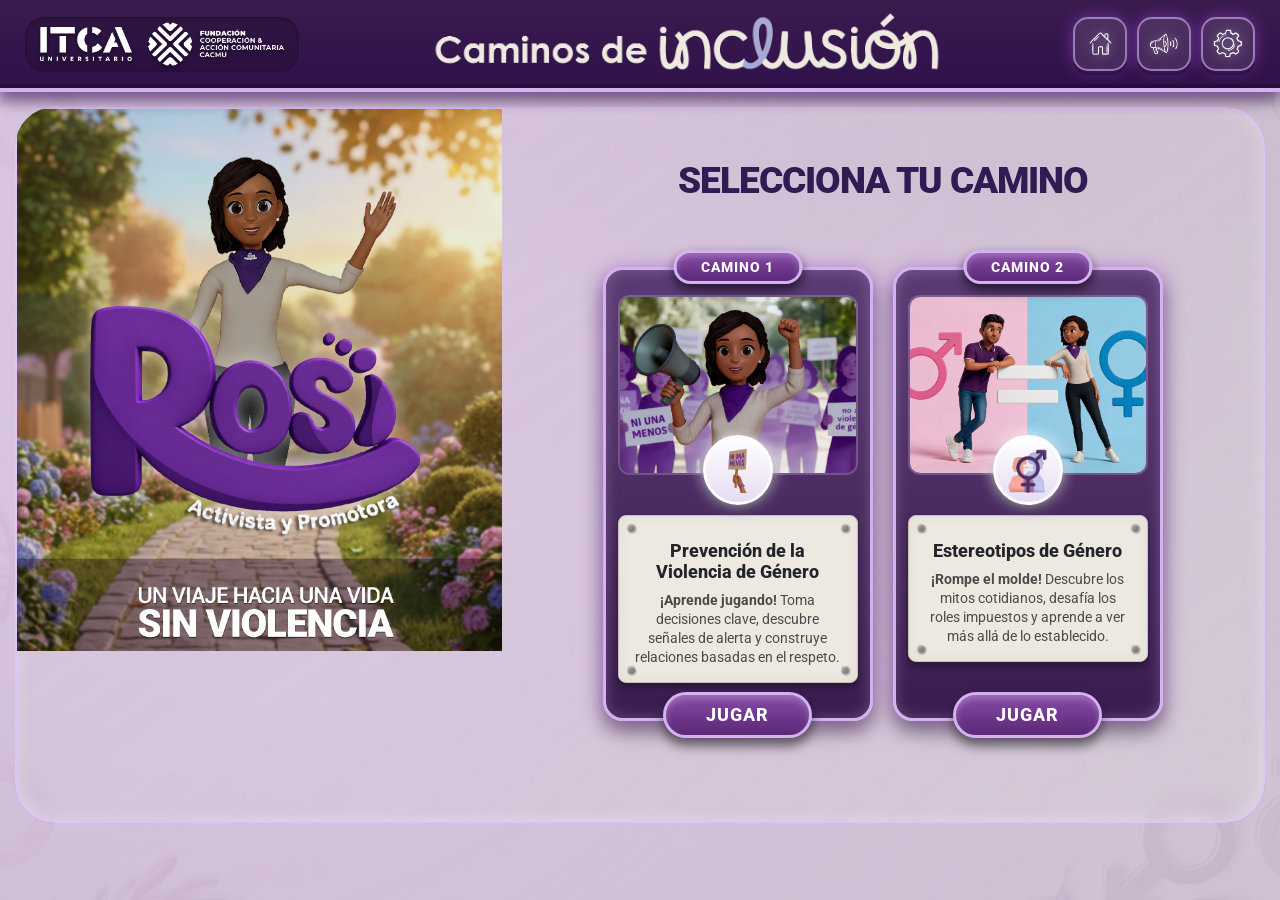
==== commit 1dbf6fb8: "Primer commit de mi juego" ====
--- a/index.html
+++ b/index.html
@@ -1,504 +1,628 @@
-<!DOCTYPE html>
-<html lang="es">
-
-<head>
-    <meta charset="UTF-8">
-    <meta name="viewport" content="width=device-width, initial-scale=1.0">
-    <title>Dashboard - Prevención y Empatía</title>
-    <link rel="preconnect" href="https://fonts.googleapis.com">
-    <link rel="preconnect" href="https://fonts.gstatic.com" crossorigin>
-    <link rel="icon" href="data:,">
-    <link href="https://fonts.googleapis.com/css2?family=Fredoka:wght@400;600&display=swap" rel="stylesheet">
-    <link rel="stylesheet" href="css/style.css">
-    <meta name="viewport" content="width=device-width, initial-scale=1.0, maximum-scale=1.0, user-scalable=no">
-</head>
-
-<body>
-
-    <div class="dashboard-container">
-
-        <!-- Banner Superior -->
-        <header class="dashboard-banner">
-            <div class="banner-izq">
-                <div class="logos-institucionales">
-                    <img src="assets/imagenes/generales/logo_itca.png" alt="Logo ITCA" class="logo-inst">
-                    <img src="assets/imagenes/generales/logo_fundacioncacmu.png" alt="Logo CACMU" class="logo-inst">
-                </div>
-            </div>
-
-            <div class="banner-centro">
-                <img src="assets/imagenes/generales/banner_cde.png" alt="Logo del Juego" class="logo-juego">
-            </div>
-
-            <div class="banner-der">
-                <div class="menu-acciones-superior" style="display: flex; gap: 10px; align-items: center;">
-                    <button class="btn-banner" id="btn-inicio" title="Volver al Inicio">
-                        <img src="assets/imagenes/iconos/icono_inicio.png" alt="inicio">
-                    </button>
-
-                    <!-- 🔊 Botón de sonido (Independiente, sin submenú) -->
-                    <button class="btn-banner" id="btn-sonido" title="Activar/Desactivar Sonido">
-                        <img src="assets/imagenes/iconos/icono_sonido.png" alt="Sonido">
-                        <!-- Etiqueta de audio oculta, con la propiedad loop para que se repita infinitamente -->
-                        <audio id="audio-fondo" loop>
-                            <source src="assets/sonido/sonido_de_fondo.mp3" type="audio/mpeg">
-                        </audio>
-                    </button>
-
-                    <!-- ⚙️ Contenedor exclusivo para el botón de Admin y su submenú desplegable -->
-                    <div class="menu-desplegable-container" style="position: relative;">
-                        <button class="btn-banner" id="btn-menu-toggle" title="Menú y Configuración">
-                            <img src="assets/imagenes/iconos/icono_administrador.png" alt="Configuración">
-                        </button>
-
-                        <div class="submenu">
-                            <a href="assets/documentos/Guia_de_Uso.pdf" target="_blank" rel="noopener noreferrer">
-                                📄 Guía de uso (PDF)
-                            </a>
-                            <a href="#">Créditos</a>
-                            <hr style="border: 0; border-top: 1px solid #ccc; margin: 5px 0;">
-                            <a href="admin/dashboard.html" target="_blank" rel="noopener noreferrer"
-                                style="color: var(--color-purple-main); font-size: 0.9rem;">
-                                🔒 Modo Admin
-                            </a>
-                        </div>
-                    </div>
-
-                </div>
-            </div>
-        </header>
-
-        <div class="dashboard-workspace">
-            <main class="game-center-area">
-
-                <!-- PASO 1 -->
-                <div id="paso-1" class="paso-pantalla activa">
-                    <div class="tarjeta-general">
-                        <div class="seleccion-columna-info">
-                            <div class="slogan-contenedor-simple">
-                                <span class="slogan-sub">Un viaje hacia una vida </span>
-                                <span class="slogan-principal">sin violencia</span>
-                            </div>
-
-                            <img src="assets/imagenes/generales/rossy.png" alt="Imagen de Rossy"
-                                class="imagen-rossy-visible">
-
-
-                        </div>
-
-                        <div class="seleccion-columna-accion">
-                            <div class="encabezado-accion">
-                                <h2>Selecciona tu camino </h2>
-
-                            </div>
-
-                            <div class="grid-caminos">
-                                <!-- 🔴 AGREGADO: onclick="cambiarPaso(2)" en ambas tarjetas -->
-                                <div class="opcion-card" data-camino="Violencia de Género" onclick="cambiarPaso(2)">
-                                    <img src="assets/imagenes/fondo_caminos/camino1.png" alt="Prevención de Violencia"
-                                        class="icono-camino">
-                                    <h3>Prevención de la Violencia de Género</h3>
-                                    <p><strong>¡Aprende jugando!</strong> Toma decisiones clave, descubre señales de
-                                        alerta y construye relaciones basadas en el respeto. </p>
-                                </div>
-
-                                <div class="opcion-card" data-camino="Estereotipos" onclick="cambiarPaso(2)">
-                                    <img src="assets/imagenes/fondo_caminos/camino2.png" alt="Estereotipos de Género"
-                                        class="icono-camino">
-                                    <h3>Estereotipos de Género</h3>
-                                    <p><strong>¡Rompe el molde!</strong> Descubre los mitos cotidianos, desafía los
-                                        roles impuestos y aprende a ver más allá de lo establecido. </p>
-                                </div>
-                            </div>
-                        </div>
-                    </div>
-                </div>
-
-                <!-- PASO 2: REGISTRO -->
-                <div id="paso-2" class="paso-pantalla">
-                    <form id="form-registro" class="tarjeta-registro-maestra"
-                        onsubmit="event.preventDefault(); guardarRegistroDB();">
-                        <div class="cabecera-registro">
-
-                            <!-- 1. BOTÓN IZQUIERDA (Volver) -->
-                            <button type="button" class="btn-volver-top" onclick="cambiarPaso(1)" title="Volver">
-                                ⬅️ Volver
-                            </button>
-
-                            <!-- 2. CONTENIDO CENTRAL (Selector de jugadores) -->
-                            <div class="centro-cabecera">
-                                <h2>Selecciona el número de jugadores</h2>
-                                <div class="selector-jugadores-horizontal">
-                                    <button type="button" class="btn-jugador seleccionado"
-                                        onclick="seleccionarCantidadJugadores(1, event)">
-                                        <span class="numero-jugador">1</span>
-                                        <img src="assets/imagenes/iconos/icon_un_jugador.png" alt="1 Jugador">
-                                    </button>
-                                    <button type="button" class="btn-jugador"
-                                        onclick="seleccionarCantidadJugadores(2, event)">
-                                        <span class="numero-jugador">2</span>
-                                        <img src="assets/imagenes/iconos/icon_dos_jugadores.png" alt="2 Jugadores">
-                                    </button>
-                                    <button type="button" class="btn-jugador"
-                                        onclick="seleccionarCantidadJugadores(3, event)">
-                                        <span class="numero-jugador">3</span>
-                                        <img src="assets/imagenes/iconos/icon_tres_jugadores.png" alt="3 Jugadores">
-                                    </button>
-                                    <button type="button" class="btn-jugador"
-                                        onclick="seleccionarCantidadJugadores(4, event)">
-                                        <span class="numero-jugador">4</span>
-                                        <img src="assets/imagenes/iconos/icon_cuatro_jugadores.png" alt="4 Jugadores">
-                                    </button>
-                                </div>
-                            </div>
-
-                            <!-- 3. BOTÓN DERECHA (Iniciar) -->
-                            <div id="contenedor-boton-iniciar">
-                                <!-- Eliminamos el onclick y añadimos type="submit" -->
-                                <button type="submit" class="btn-continuar-top">Iniciar ➔</button>
-                            </div>
-
-                        </div>
-                        <div class="cuerpo-registro">
-
-                            <!-- 🎡 CARRUSEL (Solo flechas y formularios) -->
-                            <div class="carrusel-wrapper">
-                                <button type="button" class="btn-flecha izq" onclick="moverCarrusel(-1)"
-                                    style="display: none;">❮</button>
-
-                                <div id="contenedor-formularios"></div>
-
-                                <button type="button" class="btn-flecha der" onclick="moverCarrusel(1)"
-                                    style="display: none;">❯</button>
-                            </div>
-
-
-
-                        </div>
-                    </form>
-                    <!-- 🎬 MODAL DE VIDEO INTRODUCTORIO (Reubicado directamente al final del body) -->
-                    <div id="modal-video-intro" class="modal-intro-overlay">
-                        <div class="modal-intro-card">
-                            <div class="badge-intro">
-                                <span>🎬 VIDEO INTRODUCTORIO</span>
-                            </div>
-
-                            <button type="button" class="btn-cerrar-intro" onclick="cerrarVideoIntro()"
-                                title="Cerrar video">
-                                ✕
-                            </button>
-
-                            <video id="video-intro-pantalla" playsinline controls onended="cerrarVideoIntro()">
-                                <source src="assets/videos/videosaludocati_rossy.mp4" type="video/mp4">
-                                Tu navegador no soporta reproducción de video.
-                            </video>
-                            <div class="intro-footer">
-                                <button type="button" class="btn-omitir-intro" onclick="cerrarVideoIntro()">
-                                    Ir al Registro ➔
-                                </button>
-                            </div>
-                        </div>
-                    </div>
-                </div>
-                <!-- PASO 3: SELECCIÓN DE PERSONAJE -->
-                <div id="paso-3" class="paso-pantalla" style="display: none;">
-
-                    <div class="tarjeta-general contenedor-vista-dual">
-
-                        <!-- 🎯 NUEVO CONTENEDOR ENCABEZADO -->
-                        <div class="encabezado-paso-3">
-                            <div class="acciones-paso">
-                                <button class="btn btn-secondary" onclick="cambiarPaso(2)">⬅️ Volver</button>
-                            </div>
-                            <h2>Selecciona tu Personaje</h2>
-                        </div>
-
-                        <div class="seccion-superior-personajes">
-                            <!-- ➡️ DERECHA: ESCENARIO DE PROTAGONISTAS -->
-                            <div class="escenario-protagonistas">
-
-                                <!-- TARJETA ROSSY -->
-                                <div class="tarjeta-heroe" id="card-rossy">
-                                    <span class="badge-heroe">Activista</span>
-                                    <div class="heroe-imagen-wrapper">
-                                        <img id="rossy-img" src="" alt="Rossy">
-                                    </div>
-                                    <div class="heroe-info">
-                                        <h3 id="rossy-nombre" class="heroe-nombre-limpio">Rossy</h3>
-                                        <span class="heroe-cta">ver historia</span>
-                                    </div>
-                                </div>
-
-                                <!-- TARJETA WILO -->
-                                <div class="tarjeta-heroe" id="card-wilo" style="display: none;">
-                                    <span class="badge-heroe">Líder</span>
-                                    <div class="heroe-imagen-wrapper">
-                                        <img id="wilo-img" src="" alt="Wilo">
-                                    </div>
-                                    <div class="heroe-info">
-                                        <h3 id="wilo-nombre" class="heroe-nombre-limpio">Wilo</h3>
-                                        <span class="heroe-cta">ver historia</span>
-                                    </div>
-                                </div>
-
-                            </div>
-                        </div>
-
-                        <div class="seccion-seleccion-inferior">
-                            <div class="indicador-turno">
-                                Es el turno de seleccionar de: <span id="nombre-jugador-actual">Jugador 1</span>
-                            </div>
-                            <!-- 🌸 FILA 1: PERSONAJES CAMINO 1 -->
-                            <div class="bloque-camino" id="bloque-camino-1">
-
-                                <div class="fila-caritas" id="contenedor-caras-camino1">
-                                    <!-- Se inyectan con JavaScript -->
-                                </div>
-                            </div>
-
-                            <!-- ⚡ FILA 2: PERSONAJES CAMINO 2 (Se activa en Camino 2) -->
-                            <div class="bloque-camino" id="bloque-camino-2" style="display: none;">
-
-                                <div class="fila-caritas" id="contenedor-caras-camino2">
-                                    <!-- Se inyectan con JavaScript -->
-                                </div>
-                            </div>
-
-                            <!-- BOTÓN DE CONFIRMACIÓN DE SELECCIÓN -->
-                            <div class="acciones-confirmacion">
-                                <button class="btn-seleccionar-final" id="btn-seleccionar-personaje"
-                                    style="display: none;">
-                                    ✓ Elegir Personaje
-                                </button>
-                            </div>
-
-                        </div> <!-- FIN SECCIÓN INFERIOR -->
-
-
-
-                    </div>
-                    <!-- 🪟 MODAL DE HISTORIA -->
-                    <div id="modal-historia" class="modal-oculto">
-                        <div class="modal-contenido modal-layout-dual">
-                            <span class="cerrar-modal" onclick="cerrarModal()">&times;</span>
-
-                            <!-- ⬅️ LADO IZQUIERDO: NOMBRE, HISTORIA Y BOTÓN -->
-                            <div class="modal-columna-info">
-                                <h3 id="modal-nombre">Nombre</h3>
-
-                                <div class="modal-cuerpo">
-                                    <p id="modal-texto-historia">Cargando historia...</p>
-                                </div>
-
-                                <div class="modal-footer">
-                                    <button class="btn-seleccionar-final" id="modal-btn-elegir" style="display: none;">
-                                        ✓ Elegir a este personaje
-                                    </button>
-                                </div>
-                            </div>
-
-                            <!-- ➡️ LADO DERECHO: IMAGEN CUERPO COMPLETO -->
-                            <div class="modal-columna-imagen">
-                                <div class="modal-img-wrapper">
-                                    <img id="modal-img" src="" alt="Personaje">
-                                </div>
-                            </div>
-
-                        </div>
-                    </div>
-                </div>
-
-                <div id="paso-4" class="paso-pantalla">
-                    <!-- Tarjeta Principal Unificada -->
-                    <div class="tarjeta-quiz-unificada">
-
-                        <!-- Header: Título, Subtítulo y Contador Integrado -->
-                        <div class="quiz-header">
-                            <div class="quiz-titulos">
-                                <h2>Quiz Inicial</h2>
-                                <p>Respondan en equipo antes de iniciar la aventura.</p>
-                            </div>
-                            <div id="marcador-global" class="quiz-marcador-badge">
-                                Pregunta <span id="marcador-num">1</span> de <span id="marcador-total">5</span>
-                            </div>
-                        </div>
-
-                        <!-- Barra Compacta de Equipo (Chips sin "En espera") -->
-                        <div class="quiz-equipo-row">
-                            <span class="equipo-tag">👥 Equipo:</span>
-                            <div id="roster-lista-jugadores" class="equipo-chips-wrapper">
-                                <!-- Jugador 1 -->
-                                <div class="chip-jugador">
-
-
-                                </div>
-                                <!-- Los demás jugadores se inyectarán aquí dinámicamente -->
-                            </div>
-                        </div>
-
-                        <hr class="quiz-separador">
-
-                        <!-- Área Dinámica del Quiz (Grid 2x2) -->
-                        <main id="contenedor-quiz" class="quiz-body">
-                            <!-- JS inyectará el slider aquí -->
-                        </main>
-
-                        <!-- Footer con Botón Accionador -->
-                        <div class="quiz-footer">
-                            <button class="btn" id="btn-finalizar-quiz" disabled>Finalizar Pre-Quiz ➔</button>
-                        </div>
-
-                    </div>
-                </div>
-
-                <!-- PASO 5 -->
-                <div id="paso-5" class="paso-pantalla">
-                    <div class="panel-juego-superior">
-                        <div class="panel-ruleta">
-
-                            <!-- 1. Etiqueta con el nombre del camino actual -->
-                            <div class="badge-camino">
-                                <span class="subtitulo-camino">Ruta Actual</span>
-                                <h3 id="nombre-camino-ruleta">Prevención de la Violencia de Género</h3>
-                            </div>
-                            <!-- 3. Contenedor del Switch de Realidad Aumentada -->
-                            <div class="contenedor-switch-ra">
-                                <!-- Grupo izquierdo: Icono y Textos -->
-                                <div class="info-app-ra">
-                                    <img src="assets/imagenes/generales/icon_itcaacademy.png" alt="App RA"
-                                        class="icono-app-ra">
-                                    <div class="textos-ra">
-                                        <span class="label-ra">Modo RA</span>
-                                        <span class="sub-label-ra">Requiere App "ITCA Academy 2.0"</span>
-                                    </div>
-                                </div>
-
-                                <!-- Grupo derecho: El switch -->
-                                <label class="switch">
-                                    <input type="checkbox" id="toggle-ra">
-                                    <span class="slider round"></span>
-                                </label>
-                            </div>
-
-                            <!-- 4. La Ruleta con el botón en el centro -->
-                            <div class="ruleta-box">
-                                <div class="flecha-indicadora">▼</div>
-                                <div class="ruleta-disco" id="ruletaDisco">
-                                    <span class="num num-1">1</span>
-                                    <span class="num num-2">2</span>
-                                    <span class="num num-3">3</span>
-                                    <span class="num num-4">4</span>
-                                    <span class="num num-5">5</span>
-                                    <span class="num num-6">6</span>
-                                </div>
-
-                                <button class="btn-girar-centro" id="btnGirar">GIRAR</button>
-                            </div>
-                            <!-- Fíjate bien en el ID de esta línea 👇 -->
-                            <div id="contenedor-reloj-panel" style="display: none;  margin-bottom: 15px;">
-                                <!-- El diseño se inyectará aquí desde JS -->
-                            </div>
-
-                        </div>
-                    </div>
-
-                    <div class="tablero-viewport">
-                        <!-- 🔥 1. NUEVO: Panel de jugadores flotante anclado al mapa -->
-                        <div class="panel-jugadores flotante">
-                            <h3>Jugadores</h3>
-                            <div class="lista-jugadores">
-                                <div class="tarjeta-jugador">
-                                    <div class="avatar-miniatura">
-                                        <img src="assets/imagenes/personajes/camino1/paty.png" alt="Paty">
-                                    </div>
-                                    <div class="info-jugador">
-                                        <span class="nombre-jugador">Paty</span>
-                                        <span class="puntos-jugador">⭐ 0 pts</span>
-                                    </div>
-                                </div>
-                                <div class="tarjeta-jugador turno-activo">
-                                    <div class="avatar-miniatura">
-                                        <img src="assets/imagenes/personajes/camino1/martina.png" alt="Martina">
-                                    </div>
-                                    <div class="info-jugador">
-                                        <span class="nombre-jugador">Martina</span>
-                                        <span class="puntos-jugador">⭐ 0 pts</span>
-                                    </div>
-                                </div>
-                            </div>
-                        </div>
-
-                        <!-- 2. El mapa interno se mantiene intacto -->
-                        <div class="contenedor-mapa">
-                            <div class="tablero-mapa" id="tableroMapa">
-                                <div class="ruta-juego">
-                                    <div class="casilla casilla-salida" id="cas-0">Salida</div>
-                                    <div class="casilla" id="cas-1">1</div>
-                                    <div class="casilla" id="cas-2">2</div>
-                                    <div class="casilla" id="cas-3">3</div>
-                                    <div class="casilla" id="cas-4">4</div>
-                                    <div class="casilla" id="cas-5">5</div>
-                                    <div class="casilla" id="cas-6">6</div>
-                                </div>
-
-                                <div class="ficha-jugador ficha-camino1" id="ficha-martina">
-                                    <span class="etiqueta-nombre">Martina</span>
-                                    <img src="assets/imagenes/personajes/camino1/martina.png" alt="Ficha Martina">
-                                    <div class="base-3d"></div>
-                                </div>
-                            </div>
-                        </div>
-                    </div>
-
-                    <div id="modal-contenido-casilla" class="hidden">
-                        <div class="modal-educativo-contenido">
-                            <h2 id="modal-educativo-titulo">Título del Contenido</h2>
-                            <div id="modal-educativo-cuerpo"></div>
-                            <button id="btn-cerrar-educativo">Continuar Juego</button>
-                        </div>
-                    </div>
-                </div>
-
-
-
-                <!-- PASO 6 -->
-                <!-- PASO 6 -->
-                <div id="paso-6" class="paso-pantalla">
-                    <div class="tarjeta-general resultados-finales">
-                        <h2 class="titulo-trofeo">🏆 Resultados Finales 🏆</h2>
-                        <p class="subtitulo-resultados">¡Excelente trabajo equipo! Aquí tienen su progreso en la ruta.
-                        </p>
-
-                        <!-- Contenedor de jugadores -->
-                        <div id="contenedor-resultados-jugadores" class="grid-jugadores">
-                            <!-- Ejemplo de cómo debería ser el HTML generado por tu JS para cada jugador -->
-                            <!-- 
-            <div class="jugador-card">
-                <h4>Jugador 1</h4>
-                <div class="puntaje">850 pts</div>
-            </div> 
-            -->
-                        </div>
-
-                        <!-- Evaluación General -->
-                        <div class="resultados-box">
-                            <h3>📊 Evaluación General (Grupal)</h3>
-                            <div id="texto-puntuacion-final" class="puntaje-destacado">Calculando puntuación...</div>
-                            <p id="texto-comparacion" class="texto-analisis">Procesando resultados...</p>
-                        </div>
-
-                        <button class="btn btn-reiniciar" onclick="window.location.reload()">
-                            🔄 Jugar de Nuevo
-                        </button>
-                    </div>
-                </div>
-
-            </main>
-        </div>
-    </div>
-
-
-    <script type="module" src="js/main.js"></script>
-</body>
-
+<!DOCTYPE html>
+<html lang="es">
+
+<head>
+    <meta charset="UTF-8">
+    <meta name="viewport" content="width=device-width, initial-scale=1.0">
+    <title>Dashboard - Prevención y Empatía</title>
+    <link rel="preconnect" href="https://fonts.googleapis.com">
+    <link rel="preconnect" href="https://fonts.gstatic.com" crossorigin>
+    <link rel="icon" href="data:,">
+    <link href="https://fonts.googleapis.com/css2?family=Fredoka:wght@400;600&display=swap" rel="stylesheet">
+    <link rel="stylesheet" href="css/style.css">
+    <meta name="viewport" content="width=device-width, initial-scale=1.0, maximum-scale=1.0, user-scalable=no">
+</head>
+
+<body>
+
+    <div class="dashboard-container">
+
+        <!-- Banner Superior -->
+        <header class="dashboard-banner">
+            <div class="banner-izq">
+                <div class="logos-institucionales">
+                    <img src="assets/imagenes/generales/logo_itca.png" alt="Logo ITCA" class="logo-inst">
+                    <img src="assets/imagenes/generales/logo_fundacioncacmu.png" alt="Logo CACMU" class="logo-inst">
+                </div>
+            </div>
+
+            <div class="banner-centro">
+                <img src="assets/imagenes/generales/banner_cde.png" alt="Logo del Juego" class="logo-juego">
+            </div>
+
+            <div class="banner-der">
+                <div class="menu-acciones-superior" style="display: flex; gap: 10px; align-items: center;">
+                    <button class="btn-banner" id="btn-inicio" title="Volver al Inicio">
+                        <img src="assets/imagenes/iconos/icono_inicio.png" alt="inicio">
+                    </button>
+
+                    <!-- 🔊 Botón de sonido (Independiente, sin submenú) -->
+                    <button class="btn-banner" id="btn-sonido" title="Activar/Desactivar Sonido">
+                        <img src="assets/imagenes/iconos/icono_sonido.png" alt="Sonido">
+                        <!-- Etiqueta de audio oculta, con la propiedad loop para que se repita infinitamente -->
+                        <audio id="audio-fondo" loop>
+                            <source src="assets/sonido/sonido_de_fondo.mp3" type="audio/mpeg">
+                        </audio>
+                    </button>
+
+                    <!-- ⚙️ Contenedor exclusivo para el botón de Admin y su submenú desplegable -->
+                    <div class="menu-desplegable-container" style="position: relative;">
+                        <button class="btn-banner" id="btn-menu-toggle" title="Menú y Configuración">
+                            <img src="assets/imagenes/iconos/icono_administrador.png" alt="Configuración">
+                        </button>
+
+                        <div class="submenu">
+                            <a href="assets/documentos/Guia_de_Uso.pdf" target="_blank" rel="noopener noreferrer">
+                                📄 Guía de uso (PDF)
+                            </a>
+                            <a href="#" id="btn-abrir-creditos">✨ Créditos</a>
+                            <hr style="border: 0; border-top: 1px solid #ccc; margin: 5px 0;">
+                            <a href="admin/admin-dashboard.html" target="_blank" rel="noopener noreferrer"
+                                style="color: var(--color-purple-main); font-size: 0.9rem;">
+                                🔒 Modo Admin
+                            </a>
+                        </div>
+                    </div>
+
+                </div>
+            </div>
+        </header>
+
+        <div class="dashboard-workspace">
+            <main class="game-center-area">
+
+                <!-- PASO 1 -->
+                <div id="paso-1" class="paso-pantalla activa">
+                    <div class="tarjeta-general">
+                        <div class="seleccion-columna-info">
+                            <img src="/assets/imagenes/generales/rosi.png" class="imagen-rosi-portada"
+                                alt="Rosi - Un viaje hacia una vida sin violencia">
+                        </div>
+
+                        <div class="seleccion-columna-accion">
+                            <div class="encabezado-accion">
+                                <h2>SELECCIONA TU CAMINO</h2>
+                            </div>
+
+                            <div class="grid-caminos">
+                                <!-- TARJETA 1 -->
+                                <!-- 🔥 CORRECCIÓN: Agregado data-camino y quitado onclick -->
+                                <div class="opcion-card" data-camino="Violencia de Genero">
+                                    <!-- Etiqueta superior flotante -->
+                                    <div class="badge-camino">CAMINO 1</div>
+
+                                    <!-- Contenedor superior para la imagen de la escena -->
+                                    <div class="card-imagen-wrapper">
+                                        <!-- Imagen de fondo de la escena (reemplaza con tu ruta correcta) -->
+                                        <img src="assets/imagenes/fondo_caminos/fondoportadacamino1.jpeg"
+                                            alt="Escena Prevención" class="imagen-escena">
+
+                                        <!-- Ícono circular superpuesto -->
+                                        <div class="icono-flotante">
+                                            <img src="assets/imagenes/fondo_caminos/camino1.png" alt="Prevención">
+                                        </div>
+                                    </div>
+
+                                    <!-- Placa de texto estilo metálico/papel -->
+                                    <div class="placa-texto">
+                                        <!-- Decoración de tornillos en las esquinas -->
+                                        <span class="tornillo t-top-left"></span>
+                                        <span class="tornillo t-top-right"></span>
+                                        <span class="tornillo t-bottom-left"></span>
+                                        <span class="tornillo t-bottom-right"></span>
+
+                                        <h3>Prevención de la<br>Violencia de Género</h3>
+                                        <p><strong>¡Aprende jugando!</strong> Toma decisiones clave, descubre señales de
+                                            alerta y construye relaciones basadas en el respeto.</p>
+                                    </div>
+
+                                    <!-- Botón de jugar flotante -->
+                                    <button class="btn-jugar-card">JUGAR</button>
+                                </div>
+
+                                <!-- TARJETA 2 -->
+                                <!-- 🔥 CORRECCIÓN: Agregado data-camino y quitado onclick -->
+                                <div class="opcion-card" data-camino="Estereotipos">
+                                    <div class="badge-camino">CAMINO 2</div>
+
+                                    <div class="card-imagen-wrapper">
+                                        <img src="assets/imagenes/fondo_caminos/fondoportadacamino2.jpeg"
+                                            alt="Escena Estereotipos" class="imagen-escena">
+
+                                        <div class="icono-flotante">
+                                            <img src="assets/imagenes/fondo_caminos/camino2.png" alt="Estereotipos">
+
+                                        </div>
+                                    </div>
+
+                                    <div class="placa-texto">
+                                        <span class="tornillo t-top-left"></span>
+                                        <span class="tornillo t-top-right"></span>
+                                        <span class="tornillo t-bottom-left"></span>
+                                        <span class="tornillo t-bottom-right"></span>
+
+                                        <h3>Estereotipos de Género</h3>
+                                        <p><strong>¡Rompe el molde!</strong> Descubre los mitos cotidianos, desafía los
+                                            roles impuestos y aprende a ver más allá de lo establecido.</p>
+                                    </div>
+
+                                    <button class="btn-jugar-card">JUGAR</button>
+                                </div>
+                            </div>
+                        </div>
+                    </div>
+                </div>
+
+                <!-- PASO 2: REGISTRO -->
+                <div id="paso-2" class="paso-pantalla" style="display: none;">
+                    <form id="form-registro" class="tarjeta-registro-maestra"
+                        onsubmit="event.preventDefault(); guardarRegistroDB();">
+                        <div class="cabecera-registro">
+
+                            <!-- 1. BOTÓN IZQUIERDA (Volver) -->
+                            <button type="button" class="btn-volver-top" onclick="cambiarPaso(1)" title="Volver">
+                                <img src="assets/imagenes/iconos/icono_flechaizquierda.png" alt="Volver"
+                                    class="icono-boton"> Volver
+                            </button>
+
+                            <!-- 2. CONTENIDO CENTRAL (Selector de jugadores) -->
+                            <div class="centro-cabecera">
+                                <h2>Selecciona el número de jugadores</h2>
+                                <div class="selector-jugadores-horizontal">
+                                    <button type="button" class="btn-jugador seleccionado"
+                                        onclick="seleccionarCantidadJugadores(1, event)">
+                                        <span class="numero-jugador">1</span>
+                                        <img src="assets/imagenes/iconos/icon_un_jugador.png" alt="1 Jugador">
+                                    </button>
+                                    <button type="button" class="btn-jugador"
+                                        onclick="seleccionarCantidadJugadores(2, event)">
+                                        <span class="numero-jugador">2</span>
+                                        <img src="assets/imagenes/iconos/icon_dos_jugadores.png" alt="2 Jugadores">
+                                    </button>
+                                    <button type="button" class="btn-jugador"
+                                        onclick="seleccionarCantidadJugadores(3, event)">
+                                        <span class="numero-jugador">3</span>
+                                        <img src="assets/imagenes/iconos/icon_tres_jugadores.png" alt="3 Jugadores">
+                                    </button>
+                                    <button type="button" class="btn-jugador"
+                                        onclick="seleccionarCantidadJugadores(4, event)">
+                                        <span class="numero-jugador">4</span>
+                                        <img src="assets/imagenes/iconos/icon_cuatro_jugadores.png" alt="4 Jugadores">
+                                    </button>
+                                </div>
+                            </div>
+
+                            <!-- 3. BOTÓN DERECHA (Iniciar) -->
+                            <div id="contenedor-boton-iniciar">
+                                <!-- Eliminamos el onclick y añadimos type="submit" -->
+                                <button type="submit" class="btn-continuar-top">
+                                    Iniciar <img src="assets/imagenes/iconos/icono_flechaderecha.png" alt="Iniciar"
+                                        class="icono-boton">
+                                </button>
+                            </div>
+
+                        </div>
+                        <div class="cuerpo-registro">
+
+                            <!-- 🎡 CARRUSEL (Solo flechas y formularios) -->
+                            <div class="carrusel-wrapper">
+                                <button type="button" class="btn-flecha izq" onclick="moverCarrusel(-1)"
+                                    style="display: none;">❮</button>
+
+                                <div id="contenedor-formularios"></div>
+
+                                <button type="button" class="btn-flecha der" onclick="moverCarrusel(1)"
+                                    style="display: none;">❯</button>
+                            </div>
+
+
+
+                        </div>
+                    </form>
+                    <!-- 🎬 MODAL DE VIDEO INTRODUCTORIO (Reubicado directamente al final del body) -->
+                    <div id="modal-video-intro" class="modal-intro-overlay">
+                        <div class="modal-intro-card">
+                            <div class="badge-intro">
+                                <span>🎬 VIDEO INTRODUCTORIO</span>
+                            </div>
+
+                            <button type="button" class="btn-cerrar-intro" onclick="cerrarVideoIntro()"
+                                title="Cerrar video">
+                                ✕
+                            </button>
+
+                            <video id="video-intro-pantalla" playsinline controls onended="cerrarVideoIntro()">
+                                <source src="assets/videos/videosaludocatirosi.mp4" type="video/mp4">
+                                Tu navegador no soporta reproducción de video.
+                            </video>
+                            <div class="intro-footer">
+                                <button type="button" class="btn-omitir-intro" onclick="cerrarVideoIntro()">
+                                    Ir al Registro ➔
+                                </button>
+                            </div>
+                        </div>
+                    </div>
+                </div>
+
+
+                <!-- PASO 3: SELECCIÓN DE PERSONAJE -->
+                <div id="paso-3" class="paso-pantalla" style="display: none;">
+
+                    <div class="tarjeta-general contenedor-vista-dual">
+
+                        <!-- 🎯 NUEVO CONTENEDOR ENCABEZADO -->
+                        <div class="encabezado-paso-3">
+                            <div class="acciones-paso">
+                                <button class="btn btn-secondary" onclick="cambiarPaso(2)">
+                                    <svg width="16" height="16" viewBox="0 0 24 24" fill="currentColor">
+                                        <path d="M20 11H7.83l5.59-5.59L12 4l-8 8 8 8 1.41-1.41L7.83 13H20v-2z" />
+                                    </svg>
+                                    Volver
+                                </button>
+                            </div>
+                            <h2>Selecciona tu Personaje</h2>
+                        </div>
+
+                        <div class="seccion-superior-personajes">
+                            <!-- ➡️ DERECHA: ESCENARIO DE PROTAGONISTAS -->
+                            <div class="escenario-protagonistas">
+
+                                <!-- TARJETA ROSI -->
+                                <div class="tarjeta-heroe" id="card-rosi">
+                                    <span class="badge-heroe">Activista</span>
+                                    <div class="heroe-imagen-wrapper">
+                                        <img id="rosi-img" src="" alt="Rosi">
+                                    </div>
+                                    <div class="heroe-info">
+                                        <h3 id="rosi-nombre" class="heroe-nombre-limpio">Rosi</h3>
+
+                                        <!-- 🔥 NUEVO: Historia integrada directamente en la tarjeta -->
+                                        <p id="rosi-historia" class="heroe-historia-texto">
+                                        </p>
+
+                                    </div>
+                                </div>
+
+                                <!-- TARJETA WILO -->
+                                <div class="tarjeta-heroe" id="card-wilo" style="display: none;">
+                                    <span class="badge-heroe">Líder</span>
+                                    <div class="heroe-imagen-wrapper">
+                                        <img id="wilo-img" src="" alt="Wilo">
+                                    </div>
+                                    <div class="heroe-info">
+                                        <h3 id="wilo-nombre" class="heroe-nombre-limpio">Wilo</h3>
+                                        <!-- ✅ ESTO ES LO CORRECTO -->
+                                        <p id="wilo-historia" class="heroe-historia-texto"></p>
+                                    </div>
+                                </div>
+
+                            </div>
+                        </div>
+
+                        <div class="seccion-seleccion-inferior">
+                            <div class="indicador-turno">
+                                Es el turno de seleccionar de: <span id="nombre-jugador-actual">Jugador 1</span>
+                            </div>
+                            <!-- 🌸 FILA 1: PERSONAJES CAMINO 1 -->
+                            <div class="bloque-camino" id="bloque-camino-1">
+
+                                <div class="fila-caritas" id="contenedor-caras-camino1">
+                                    <!-- Se inyectan con JavaScript -->
+                                </div>
+                            </div>
+
+                            <!-- ⚡ FILA 2: PERSONAJES CAMINO 2 (Se activa en Camino 2) -->
+                            <div class="bloque-camino" id="bloque-camino-2" style="display: none;">
+
+                                <div class="fila-caritas" id="contenedor-caras-camino2">
+                                    <!-- Se inyectan con JavaScript -->
+                                </div>
+                            </div>
+
+                            <!-- BOTÓN DE CONFIRMACIÓN DE SELECCIÓN -->
+                            <div class="acciones-confirmacion">
+                                <button class="btn-seleccionar-final" id="btn-seleccionar-personaje"
+                                    style="display: none;">
+                                    ✓ Elegir Personaje
+                                </button>
+                            </div>
+
+                        </div> <!-- FIN SECCIÓN INFERIOR -->
+
+
+
+                    </div>
+                    <!-- 🪟 MODAL DE HISTORIA -->
+                    <!-- Este es el modal al que tu JS llama -->
+                    <div id="modal-historia" class="modal-oculto">
+                        <div class="modal-contenido modal-layout-dual">
+                            <span class="cerrar-modal" onclick="cerrarModal()">✕</span>
+
+                            <div class="modal-columna-imagen">
+                                <div class="modal-img-wrapper">
+                                    <img id="modal-img" src="" alt="Personaje">
+                                </div>
+                            </div>
+
+                            <div class="modal-columna-info">
+                                <h2 id="modal-nombre"></h2>
+                                <div class="modal-cuerpo">
+                                    <p id="modal-texto-historia"></p>
+                                </div>
+                                <div class="modal-footer">
+                                    <button id="modal-btn-elegir" class="btn-seleccionar-final"></button>
+                                </div>
+                            </div>
+                        </div>
+                    </div>
+                </div>
+                <div id="paso-4" class="paso-pantalla" style="display: none;">
+                    <!-- Tarjeta Principal Unificada -->
+                    <div class="tarjeta-quiz-unificada">
+
+                        <!-- Header: Título, Subtítulo y Contador Integrado -->
+                        <div class="quiz-header">
+                            <div class="quiz-titulos">
+                                <h2>Quiz Inicial</h2>
+                                <p>Respondan en equipo antes de iniciar la aventura.</p>
+                            </div>
+                            <div id="marcador-global" class="quiz-marcador-badge">
+                                Pregunta <span id="marcador-num">1</span> de <span id="marcador-total">5</span>
+                            </div>
+                        </div>
+
+                        <!-- Barra Compacta de Equipo (Chips sin "En espera") -->
+                        <div class="quiz-equipo-row">
+                            <span class="equipo-tag">👥 Equipo:</span>
+                            <div id="roster-lista-jugadores" class="equipo-chips-wrapper">
+                                <!-- Jugador 1 -->
+                                <div class="chip-jugador">
+
+
+                                </div>
+                                <!-- Los demás jugadores se inyectarán aquí dinámicamente -->
+                            </div>
+                        </div>
+
+                        <hr class="quiz-separador">
+
+                        <!-- Área Dinámica del Quiz (Grid 2x2) -->
+                        <main id="contenedor-quiz" class="quiz-body">
+                            <!-- JS inyectará el slider aquí -->
+                        </main>
+
+                        <!-- Footer con Botón Accionador -->
+                        <div class="quiz-footer">
+                            <button class="btn" id="btn-finalizar-quiz" disabled>Finalizar Pre-Quiz ➔</button>
+                        </div>
+
+                    </div>
+                </div>
+
+                <!-- PASO 5 -->
+                <div id="paso-5" class="paso-pantalla" style="display: none;">
+                    <div class="panel-juego-superior">
+                        <div class="panel-ruleta">
+
+                            <!-- 1. Etiqueta con el nombre del camino actual -->
+                            <div class="badge-camino-actual">
+                                <span class="subtitulo-camino">Ruta Actual</span>
+                                <h3 id="nombre-camino-ruleta">Prevención de la Violencia de Género</h3>
+                            </div>
+                            <!-- 3. Contenedor del Switch de Realidad Aumentada -->
+                            <div class="contenedor-switch-ra">
+                                <!-- Grupo izquierdo: Icono y Textos -->
+                                <div class="info-app-ra">
+                                    <img src="assets/imagenes/generales/icon_itcaacademy.png" alt="App RA"
+                                        class="icono-app-ra">
+                                    <div class="textos-ra">
+                                        <span class="label-ra">Modo RA</span>
+                                        <span class="sub-label-ra">Requiere App "ITCA Academy 2.0"</span>
+                                    </div>
+                                </div>
+
+                                <!-- Grupo derecho: El switch -->
+                                <label class="switch">
+                                    <input type="checkbox" id="toggle-ra">
+                                    <span class="slider round"></span>
+                                </label>
+                            </div>
+
+                            <!-- 4. La Ruleta con el botón en el centro -->
+                            <div class="ruleta-box">
+                                <div class="flecha-indicadora">▼</div>
+                                <div class="ruleta-disco" id="ruletaDisco">
+                                    <span class="num num-1">1</span>
+                                    <span class="num num-2">2</span>
+                                    <span class="num num-3">3</span>
+                                    <span class="num num-4">4</span>
+                                    <span class="num num-5">5</span>
+                                    <span class="num num-6">6</span>
+                                </div>
+
+                                <button class="btn-girar-centro" id="btnGirar">GIRAR</button>
+                            </div>
+                            <!-- Fíjate bien en el ID de esta línea 👇 -->
+                            <div id="contenedor-reloj-panel" style="display: none;  margin-bottom: 15px;">
+                                <!-- El diseño se inyectará aquí desde JS -->
+                            </div>
+
+                        </div>
+                    </div>
+
+                    <div class="tablero-viewport">
+                        <!-- 🔥 1. NUEVO: Panel de jugadores flotante anclado al mapa -->
+                        <div class="panel-jugadores flotante">
+                            <h3>Jugadores</h3>
+                            <div class="lista-jugadores">
+                                <div class="tarjeta-jugador">
+                                    <div class="avatar-miniatura">
+                                        <img src="assets/imagenes/personajes/camino1/paty.png" alt="Paty">
+                                    </div>
+                                    <div class="info-jugador">
+                                        <span class="nombre-jugador">Paty</span>
+                                        <span class="puntos-jugador">⭐ 0 pts</span>
+                                    </div>
+                                </div>
+                                <div class="tarjeta-jugador turno-activo">
+                                    <div class="avatar-miniatura">
+                                        <img src="assets/imagenes/personajes/camino1/martina.png" alt="Martina">
+                                    </div>
+                                    <div class="info-jugador">
+                                        <span class="nombre-jugador">Martina</span>
+                                        <span class="puntos-jugador">⭐ 0 pts</span>
+                                    </div>
+                                </div>
+                            </div>
+                        </div>
+
+                        <!-- 2. El mapa interno se mantiene intacto -->
+                        <div class="contenedor-mapa">
+                            <div class="tablero-mapa" id="tableroMapa">
+                                <div class="ruta-juego">
+                                    <div class="casilla casilla-salida" id="cas-0">Salida</div>
+                                    <div class="casilla" id="cas-1">1</div>
+                                    <div class="casilla" id="cas-2">2</div>
+                                    <div class="casilla" id="cas-3">3</div>
+                                    <div class="casilla" id="cas-4">4</div>
+                                    <div class="casilla" id="cas-5">5</div>
+                                    <div class="casilla" id="cas-6">6</div>
+                                </div>
+
+                                <div class="ficha-jugador ficha-camino1" id="ficha-martina">
+                                    <span class="etiqueta-nombre">Martina</span>
+                                    <img src="assets/imagenes/personajes/camino1/martina.png" alt="Ficha Martina">
+                                    <div class="base-3d"></div>
+                                </div>
+                            </div>
+                        </div>
+                    </div>
+
+                  
+                </div>
+
+
+
+                <!-- PASO 6 -->
+                <!-- PASO 6 -->
+                <div id="paso-6" class="paso-pantalla" style="display: none;">
+                    <div class="tarjeta-general resultados-finales">
+                        <h2 class="titulo-trofeo">🏆 Resultados Finales 🏆</h2>
+                        <p class="subtitulo-resultados">¡Excelente trabajo equipo! Aquí tienen su progreso en la ruta.
+                        </p>
+
+                        <!-- Contenedor de jugadores -->
+                        <div id="contenedor-resultados-jugadores" class="grid-jugadores">
+                            <!-- Ejemplo de cómo debería ser el HTML generado por tu JS para cada jugador -->
+                            <!-- 
+            <div class="jugador-card">
+                <h4>Jugador 1</h4>
+                <div class="puntaje">850 pts</div>
+            </div> 
+            -->
+                        </div>
+
+                        <!-- Evaluación General -->
+                        <div class="resultados-box">
+                            <h3>📊 Evaluación General (Grupal)</h3>
+                            <div id="texto-puntuacion-final" class="puntaje-destacado">Calculando puntuación...</div>
+                            <p id="texto-comparacion" class="texto-analisis">Procesando resultados...</p>
+                        </div>
+
+                        <button class="btn btn-reiniciar" onclick="window.location.reload()">
+                            🔄 Jugar de Nuevo
+                        </button>
+                    </div>
+                </div>
+
+            </main>
+        </div>
+    </div>
+    <!-- ================= MODAL DE CRÉDITOS (HORIZONTAL) ================= -->
+    <div id="pantalla-creditos-equipo" class="creditos-backdrop-especial">
+        <div class="creditos-ventana-principal">
+            <button id="btn-salir-creditos" class="creditos-btn-salir">&times;</button>
+
+            <div class="creditos-encabezado-top">
+                <h2>Equipo Desarrollador</h2>
+                <p>Las mentes creativas detrás de esta experiencia</p>
+            </div>
+
+            <div class="creditos-layout-wrapper">
+
+                <!-- ================= SECCIÓN LÍDER ================= -->
+                <div class="creditos-seccion-coordinadora">
+                    <div class="creditos-card-perfil creditos-card-lider">
+                        <div class="creditos-icono-avatar" style="border-color: var(--color-yellow-btn);">👑</div>
+                        <div class="creditos-info-contenedor">
+                            <h3 class="creditos-texto-nombre">Ph.D. Cristina Nataly Cadena Palacios</h3>
+                            <span class="creditos-badge-puesto badge-coord">Autora y Coordinadora</span>
+                            <p class="creditos-texto-bio">Coordinadora de la Fundación CACMU. Creadora y líder principal
+                                del proyecto.</p>
+                        </div>
+                    </div>
+                </div>
+
+                <!-- ================= SECCIÓN EQUIPO ================= -->
+                <div class="creditos-seccion-desarrollo">
+                    <!-- Diseño y UI/UX -->
+                    <div class="creditos-card-perfil">
+                        <div class="creditos-icono-avatar" style="border-color: var(--color-pink-accent);">🎨</div>
+                        <div class="creditos-info-contenedor">
+                            <h3 class="creditos-texto-nombre">MSc. Karen Liseth Jacome Villalva</h3>
+                            <span class="creditos-badge-puesto badge-diseno">Diseño, UI/UX y Voz</span>
+                            <p class="creditos-texto-bio">Diseño de imágenes, interfaz y experiencia de usuario, visión
+                                del juego y voz oficial.</p>
+                        </div>
+                    </div>
+
+                    <!-- Programación y Desarrollo -->
+                    <div class="creditos-card-perfil">
+                        <div class="creditos-icono-avatar" style="border-color: #4facfe;">💻</div>
+                        <div class="creditos-info-contenedor">
+                            <h3 class="creditos-texto-nombre">Ing. Carla Estefanía Paillacho Heredia</h3>
+                            <span class="creditos-badge-puesto badge-prog">Programación y Diseño Web</span>
+                            <p class="creditos-texto-bio">Programadora del juego web. Diseño UI/UX, animación y modelado
+                                de entornos 3D.</p>
+                        </div>
+                    </div>
+
+                    <!-- Supervisión de Desarrollo y 3D -->
+                    <div class="creditos-card-perfil">
+                        <div class="creditos-icono-avatar" style="border-color: #ff758c;">🚀</div>
+                        <div class="creditos-info-contenedor">
+                            <h3 class="creditos-texto-nombre">Ing. Lenin Smith Paillacho Heredia</h3>
+                            <span class="creditos-badge-puesto badge-superv">Supervisión Técnica y 3D</span>
+                            <p class="creditos-texto-bio">Supervisor de desarrollo y modelado 3D. Encargado de guiar la
+                                implementación técnica y gráfica.</p>
+                        </div>
+                    </div>
+
+                    <!-- Modelado 3D y Animación -->
+                    <div class="creditos-card-perfil">
+                        <div class="creditos-icono-avatar" style="border-color: #43e97b;">✨</div>
+                        <div class="creditos-info-contenedor">
+                            <h3 class="creditos-texto-nombre">Ing.Ana Paula Luna Posso</h3>
+                            <span class="creditos-badge-puesto badge-3d">Modelado 3D y Animación</span>
+                            <p class="creditos-texto-bio">Modelado 3D de personajes, animación y colaboración en la
+                                visión general de diseño del juego.</p>
+                        </div>
+                    </div>
+                </div>
+
+            </div>
+        </div>
+    </div>
+      <div id="modal-contenido-casilla" class="hidden">
+                        <div class="modal-educativo-contenido">
+                            <h2 id="modal-educativo-titulo">Título del Contenido</h2>
+                            <div id="modal-educativo-cuerpo"></div>
+                            <button id="btn-cerrar-educativo">Continuar Juego</button>
+                        </div>
+                    </div>
+
+
+    <script type="module" src="js/main.js"></script>
+</body>
+
 </html>
--- a/css/style.css
+++ b/css/style.css
@@ -1,503 +1,567 @@
-/* =========================================================
-   IMPORTACIÓN DE ARCHIVOS MODULARES
-   ========================================================= */
-@import url("1home.css");
-@import url("2registro.css");
-@import url("3personajes.css");
-@import url("4quiz.css");
-@import url("5mapa.css");
-@import url("6puntajesfinales.css");
-@import url("contenidocasillas.css");
-@import url('https://fonts.googleapis.com/css2?family=Roboto:wght@400;700&display=swap');
-
-/* =========================================================
-   1. VARIABLES GLOBALES Y CONFIGURACIÓN BASE
-   ========================================================= */
-:root {
-    --color-bg-light: #fdf2e9;    
-    --color-purple-dark: #3a1c4f; 
-    --color-purple-main: #5e2a84; 
-    --color-yellow-btn: #f3a601;  
-    --color-pink-accent: #f06292; 
-    --font-body: 'Roboto', sans-serif;
-    --hud-glow: 0 0 15px rgba(243, 166, 1, 0.4);
-}
-
-* {
-    box-sizing: border-box;
-    margin: 0;
-    padding: 0;
-}
-
-body, html {
-    font-family: var(--font-body);
-    background-color: var(--color-bg-light);
-    color: var(--color-purple-dark);
-    width: 100%;
-    height: 100%;
-    overflow: hidden; /* Mantiene la página estática como una App */
-}
-
-main, #main-content {
-    position: relative; /* Establece el marco límite para el modal */
-    overflow: hidden;   /* Evita que el modal se desborde fuera del contenedor */
-}
-
-/* =========================================================
-   2. ESTRUCTURA GENERAL DEL DASHBOARD (APP SHELL)
-   ========================================================= */
-.dashboard-container {
-    width: 100vw;
-    height: 100vh;
-    height: 100dvh; 
-    display: flex;
-    flex-direction: column;
-    background-image: url('../assets/imagenes/generales/fondobody.jpeg');
-    background-size: cover; 
-    background-position: center; 
-    background-repeat: no-repeat; 
-    overflow: hidden;
-}
-
-/* =========================================================
-   MARCO CONTENEDOR (Limita el área del modal)
-   ========================================================= */
-.dashboard-workspace {
-    display: flex;
-    flex: 1;
-    width: 100%;
-    overflow: hidden;
-    position: relative; /* CLAVE: Establece el límite estricto para el modal */
-}
-
-.game-center-area {
-    flex: 1;
-    width: 100%;
-    display: flex; 
-    flex-direction: column;
-    align-items: center; 
-    justify-content: flex-start; 
-    overflow-y: auto; 
-    padding: 0;
-}
-
-/* =========================================================
-   3. BANNER SUPERIOR Y LOGOS (LIMPIOS SIN VELO)
-   ========================================================= */
-.dashboard-banner {
-    position: relative;
-    background-color: var(--color-purple-dark);
-    border-bottom: 3px solid var(--color-pink-accent);
-    color: #ffffff;
-    padding: 10px 25px;
-    display: flex;
-    justify-content: space-between;
-    align-items: center;
-    box-shadow: 0 4px 12px rgba(0, 0, 0, 0.25);
-    z-index: 1000;
-    flex-shrink: 0;
-    flex-wrap: wrap; 
-    gap: 15px;
-}
-
-.banner-izq, .banner-der {
-    display: flex;
-    align-items: center;
-    gap: 15px;
-}
-
-.logo-juego {
-    height: 55px; 
-    width: auto;
-    object-fit: contain;
-    filter: drop-shadow(0 0 15px rgba(212, 179, 243, 0.5));
-}
-
-.logos-institucionales {
-    display: flex;
-    align-items: center;
-    gap: 15px;
-    background-color: transparent; 
-}
-
-.logo-inst {
-    height: 34px; 
-    width: auto;
-    object-fit: contain;
-    filter: drop-shadow(0 2px 4px rgba(0, 0, 0, 0.25)); 
-}
-
-.logo-inst[src*="cacmu"],
-.logo-inst:last-child {
-    height: 45px; 
-}
-
-/* =========================================================
-   4. BOTÓN DEL BANNER (AYUDA / INFO)
-   ========================================================= */
-.btn-secondary {
-    font-family: var(--font-body);
-   /* 🔥 Fondo transparente y sin bordes */
-    background-color: transparent;
-    color: #ffffff;
-    border: none;
-    padding: 8px 18px; 
-    font-size: 1rem;
-    font-weight: 600;
-    border-radius: 30px;
-    cursor: pointer;
-    transition: all 0.3s ease;
-}
-
-.btn-secondary:hover {
-    background-color: #f47ea5;
-    box-shadow: 0 0 15px rgba(240, 98, 146, 0.4);
-    transform: translateY(-2px);
-}
-
-
-.btn-banner {
-    background-color: transparent;
-    border: none;
-    cursor: pointer;
-    padding: 15px 20px;
-    display: inline-flex;
-    align-items: center;
-    justify-content: center;
-    border-radius: 50px;
-    transition: all 0.3s ease;
-}
-
-/* Controla el tamaño de tu icono local y lo vuelve blanco automáticamente */
-.btn-banner img {
-    width: 40px;
-    height: 40px;
-    object-fit: contain;
-    filter: brightness(0) invert(1); /* Fuerza a que cualquier icono se vuelva blanco puro */
-    transition: transform 0.3s ease;
-}
-
-/* Efecto al pasar el cursor */
-.btn-banner:hover {
-    background-color: rgba(255, 255, 255, 0.15); /* Sutil destello transparente */
-}
-
-.btn-banner:hover img {
-    transform: scale(1.1); /* Pequeño zoom divertido al pasar el mouse */
-}
-/* =========================================================
-   5. SUBMENÚ DESPLEGABLE (CORREGIDO)
-   ========================================================= */
-.menu-desplegable-container {
-    position: relative;
-    display: inline-block; 
-}
-
-.menu-desplegable-container::after {
-    content: '';
-    position: absolute;
-    bottom: -15px;
-    left: 0;
-    width: 100%;
-    height: 15px;
-    background: transparent;
-}
-
-.submenu {
-    display: none; 
-    position: absolute;
-    top: 100%;
-    right: 0;
-    background-color: #ffffff;
-    border-radius: 10px;
-    box-shadow: 0 5px 25px rgba(0,0,0,0.3);
-    min-width: 170px; 
-    overflow: hidden;
-    z-index: 99999; 
-    margin-top: 5px; 
-}
-
-.menu-desplegable-container:hover .submenu {
-    display: flex;
-    flex-direction: column;
-}
-
-.submenu a {
-    color: var(--color-purple-dark, #4a148c);
-    text-decoration: none;
-    padding: 12px 15px;
-    font-size: 0.95rem;
-    transition: background 0.2s;
-    cursor: pointer; 
-}
-
-.submenu a:hover {
-    background-color: #f3e5f5; 
-}
-
-/* =========================================================
-   COMPONENTES GLOBALES (BOTONES Y TARJETAS)
-   ========================================================= */
-.btn {
-    font-family: var(--font-body);
-    background-color: var(--color-yellow-btn);
-    color: var(--color-purple-dark);
-    border: none;
-    padding: 12px 20px;
-    font-size: 1.1rem;
-    font-weight: 600;
-    border-radius: 30px;
-    cursor: pointer;
-    transition: all 0.3s ease;
-    box-shadow: var(--hud-glow);
-    text-align: center;
-    display: inline-flex;
-    justify-content: center;
-    align-items: center;
-}
-
-.btn:hover:not(:disabled) {
-    transform: translateY(-2px); 
-    background-color: #ffb822;
-    box-shadow: 0 0 20px rgba(243, 166, 1, 0.6); 
-}
-
-.btn:disabled {
-    opacity: 0.5;
-    cursor: not-allowed;
-    box-shadow: none;
-}
-
-.btn-continuar {
-    margin-top: 10px;
-    width: 100%;
-    max-width: 280px;
-    padding: 15px;
-    font-size: 1.15rem;
-    text-transform: uppercase;
-    letter-spacing: 1px;
-}
-
-.tarjeta-general {
-    display: flex;
-    flex-direction: row; 
-    width: 95%; 
-    max-width: 95%; 
-    height: auto; 
-    margin: 0 auto; 
-    flex-shrink: 0; 
-    border: 1px solid rgba(255, 255, 255, 0.95);
-    border-radius: 20px; 
-    background: linear-gradient(145deg, rgba(255, 255, 255, 0.0) 0%, rgba(248, 246, 246, 0.18) 100%);
-    backdrop-filter: blur(6px);
-    -webkit-backdrop-filter: blur(6px);
-    box-shadow: inset 0 0 12px rgba(255, 255, 255, 0.15),
-                0 10px 30px rgba(0, 0, 0, 0.2);
-    overflow: hidden; 
-}
-
-/* =========================================================
-   CONTROL DE VISIBILIDAD DE PANTALLAS
-   ========================================================= */
-.paso-pantalla {
-    display: none; 
-    width: 100%;
-}
-
-.paso-pantalla.activa { 
-    display: flex; 
-    flex-direction: row; 
-    width: 100%;
-    flex: 1 1 auto; 
-    height: auto; 
-    padding: 15px; 
-    overflow: visible; 
-}
-
-/* =========================================================
-   SISTEMA GLOBAL DE NOTIFICACIONES FLOTANTES
-   ========================================================= */
-.toast-gamificado {
-    position: fixed;
-    bottom: 30px; 
-    right: 30px;  
-    top: auto;    
-    left: auto;   
-    transform: translateX(120%); 
-    padding: 16px 24px;
-    border-radius: 12px; 
-    font-family: var(--font-body, 'Fredoka', sans-serif);
-    font-size: 1.1rem; 
-    font-weight: 500;  
-    line-height: 1.4;  
-    letter-spacing: 0.3px; 
-    z-index: 999999; 
-    display: flex;
-    align-items: center;
-    gap: 15px; 
-    opacity: 0;
-    transition: all 0.5s cubic-bezier(0.68, -0.55, 0.27, 1.55); 
-    box-shadow: 0 10px 30px rgba(0, 0, 0, 0.25);
-    border: none; 
-}
-
-.toast-gamificado.mostrar {
-    transform: translateX(0); 
-    opacity: 1;
-}
-
-.toast-success { 
-    background-color: var(--color-yellow-btn); 
-    color: var(--color-purple-dark);
-    box-shadow: var(--hud-glow); 
-}
-
-.toast-error { 
-    background-color: var(--color-pink-accent); 
-    color: #ffffff;
-    text-shadow: 0px 1px 2px rgba(58, 22, 83, 0.4); 
-}
-
-.toast-info { 
-    background-color: var(--color-purple-main); 
-    color: #ffffff;
-    text-shadow: 0px 1px 2px rgba(0,0,0,0.2);
-}
-
-.toast-warning { 
-    background-color: var(--color-bg-light); 
-    color: var(--color-purple-dark);
-    border: 2px solid var(--color-yellow-btn);
-    box-shadow: 0 10px 25px rgba(58, 22, 83, 0.15);
-}
-
-/* MAYÚSCULA INICIAL */
-.etiqueta-nombre,
-.nombre-jugador,
-.nombre-personaje,
-.chip-jugador span,
-.indicador-turno span,
-#nombre-jugador-actual {
-    text-transform: capitalize !important;
-}
-
-/* =========================================================
-   🔥 RESPONSIVE DESIGN UNIFICADO 🔥
-   ========================================================= */
-
-/* Tablets Pequeñas (960px) */
-@media screen and (max-width: 960px) {
-    #paso-1 .tarjeta-general {
-        flex-direction: column; 
-    }
-    
-    .seleccion-columna-info, 
-    .seleccion-columna-accion {
-        flex: none;
-        height: auto;
-    }
-
-    .seleccion-columna-info { 
-        order: 1; 
-        padding: 30px 25px 20px 25px; 
-    }
-    
-    .seleccion-columna-accion { 
-        order: 2; 
-        padding: 20px 25px 40px 25px; 
-    }
-    
-    .dashboard-banner {
-        padding: 10px 15px;
-        gap: 10px;
-    }
-    
-    .logo-juego {
-        height: 45px; 
-    }
-
-    .btn-secondary {
-        padding: 6px 12px;
-        font-size: 0.9rem; 
-    }
-}
-
-/* Celulares Grandes / Tablets (768px) o Orientación Vertical */
-@media screen and (max-width: 768px), screen and (orientation: portrait) {
-    .tarjeta-general {
-        flex-direction: column; 
-        min-height: auto; 
-    }
-    
-    .paso-pantalla.activa {
-        padding: 10px; 
-        overflow-y: visible; 
-    }
-    
-    .dashboard-banner {
-        flex-direction: column;
-        justify-content: center;
-        text-align: center;
-        padding: 15px 10px;
-    }
-
-    .banner-izq, .banner-der {
-        width: 100%;
-        justify-content: center;
-        flex-wrap: wrap;
-    }
-}
-
-/* Celulares Pequeños (650px y 600px) */
-@media screen and (max-width: 650px) {
-    .dashboard-banner {
-        align-items: center;
-        gap: 12px;
-    }
-
-    .banner-izq, 
-    .banner-centro, 
-    .banner-der {
-        width: 100%;
-        justify-content: center;
-    }
-
-    .logo-inst { height: 28px; }
-    .logo-inst[src*="cacmu"],
-    .logo-inst:last-child { height: 38px; }
-    .logo-juego { height: 40px; }
-
-    .menu-desplegable-container {
-        width: 100%;
-        text-align: center;
-    }
-    
-    .btn-secondary {
-        width: 100%; 
-        max-width: 250px; 
-        padding: 10px 15px;
-        font-size: 0.95rem;
-    }
-    
-    .submenu {
-        left: 50%;
-        transform: translateX(-50%);
-        right: auto;
-    }
-}
-
-@media screen and (max-width: 600px) {
-    .toast-gamificado {
-        bottom: 20px;
-        right: 50%; 
-        width: 90%;
-        max-width: 400px;
-        justify-content: center;
-        text-align: left; 
-        transform: translateX(50%) translateY(150px); 
-    }
-
-    .toast-gamificado.mostrar {
-        transform: translateX(50%) translateY(0); 
-    }
+/* =========================================================
+   IMPORTACIÓN DE ARCHIVOS MODULARES
+   ========================================================= */
+@import url("1home.css");
+@import url("2registro.css");
+@import url("3personajes.css");
+@import url("4quiz.css");
+@import url("5mapa.css");
+@import url("6puntajesfinales.css");
+@import url("contenidocasillas.css");
+@import url("créditosjuego.css");
+@import url('https://fonts.googleapis.com/css2?family=Roboto:wght@400;700&display=swap');
+
+/* =========================================================
+   1. VARIABLES GLOBALES Y CONFIGURACIÓN BASE
+   ========================================================= */
+:root {
+    --color-bg-light: #fdf2e9;    
+    --color-purple-dark: #3a1c4f; 
+    --color-purple-main: #5e2a84; 
+    --color-yellow-btn: #f3a601;  
+    --color-pink-accent: #f06292; 
+    --font-body: 'Roboto', sans-serif;
+    --hud-glow: 0 0 15px rgba(243, 166, 1, 0.4);
+}
+
+* {
+    box-sizing: border-box;
+    margin: 0;
+    padding: 0;
+}
+
+body, html {
+    font-family: var(--font-body);
+    background-color: var(--color-bg-light);
+    color: var(--color-purple-dark);
+    width: 100%;
+    height: 100%;
+    overflow: hidden; /* Mantiene la página estática como una App */
+}
+
+main, #main-content {
+    position: relative; /* Establece el marco límite para el modal */
+    overflow: hidden;   /* Evita que el modal se desborde fuera del contenedor */
+}
+
+/* =========================================================
+   2. ESTRUCTURA GENERAL DEL DASHBOARD (APP SHELL)
+   ========================================================= */
+.dashboard-container {
+    width: 100vw;
+    height: 100vh;
+    height: 100dvh; 
+    display: flex;
+    flex-direction: column;
+    background-image: url('../assets/imagenes/generales/fondobody.jpeg');
+    background-size: cover; 
+    background-position: center; 
+    background-repeat: no-repeat; 
+    overflow: hidden;
+}
+
+
+/* =========================================================
+   MARCO CONTENEDOR (Limita el área del modal)
+   ========================================================= */
+.dashboard-workspace {
+    display: flex;
+    flex: 1; /* Ocupa el espacio restante después del banner */
+    width: 100%;
+    /* 🔥 Asegura que el contenedor principal respete el alto disponible */
+    height: 100%; 
+    overflow: hidden;
+    position: relative; /* CLAVE: Establece el límite estricto para el modal */
+}
+
+.game-center-area {
+    display: flex; 
+    flex: 1;
+    width: 100%;
+    /* 🔥 Obliga al área del juego a tomar todo el alto del workspace */
+    height: 100%; 
+    flex-direction: column;
+    /* 🔥 Cambiamos a 'stretch' para que los elementos internos (como paso-pantalla) se estiren */
+    align-items: stretch; 
+    justify-content: stretch; 
+    overflow-y: auto; 
+    /* 🔥 Un poco de padding para que la tarjeta no choque contra los bordes de la pantalla */
+    padding: 15px; 
+    box-sizing: border-box;
+}
+
+/* =========================================================
+   3. BANNER SUPERIOR Y LOGOS (ESTILO UI DE VIDEOJUEGO)
+   ========================================================= */
+.dashboard-banner {
+    position: relative;
+    overflow: visible;
+    
+    /* Gradiente sutil para darle profundidad al fondo del banner */
+   background: linear-gradient(180deg, var(--color-purple-dark) 0%, #30104A 100%);
+    
+    /* Borde inferior 3D brillante en tono morado claro */
+    border-bottom: 4px solid #d4b1f1; 
+    
+    /* Combinación de luces y sombras suavizada */
+    box-shadow: 
+        inset 0 -4px 0 rgba(0, 0, 0, 0.2),        /* Sombra interna para volumen físico */
+        0 4px 15px rgba(189, 92, 255, 0.4),       /* NEÓN SUAVIZADO: Menos expansivo y más transparente */
+        0 8px 15px rgba(0, 0, 0, 0.6);            /* Sombra oscura base para separar el banner del juego */
+    
+    color: #ffffff;
+    padding: 12px 25px;
+    display: flex;
+    justify-content: space-between;
+    align-items: center;
+    z-index: 1000;
+    flex-shrink: 0;
+    flex-wrap: wrap; 
+    gap: 15px;
+}
+
+.banner-izq, .banner-der {
+    display: flex;
+    align-items: center;
+    gap: 15px;
+}
+
+
+.logos-institucionales {
+    display: flex;
+    align-items: center;
+    gap: 15px;
+    background-color: rgba(0, 0, 0, 0.15); /* Fondo oscuro semitransparente como contenedor */
+    padding: 5px 15px;
+    border-radius: 20px;
+    box-shadow: inset 0 2px 4px rgba(0,0,0,0.3);
+}
+
+.logo-inst {
+    height: 34px; 
+    width: auto;
+    object-fit: contain;
+    filter: drop-shadow(0 2px 2px rgba(0, 0, 0, 0.5)); 
+}
+
+.logo-inst[src*="cacmu"],
+.logo-inst:last-child {
+    height: 45px; 
+}
+.logo-juego {
+    height: 60px; /* Un poco más grande para destacar */
+    width: auto;
+    object-fit: contain;
+    animation: flotarLogo 3.5s ease-in-out infinite; /* Aplica la animación */
+}
+
+
+/* =========================================================
+   BOTONES DEL BANNER (ESTILO 3D NEÓN)
+   ========================================================= */
+.btn-banner {
+    background-color: rgba(255, 255, 255, 0.1);
+    border: 2px solid rgba(212, 177, 241, 0.6); /* Borde lila suave base */
+    cursor: pointer;
+    padding: 10px;
+    display: inline-flex;
+    align-items: center;
+    justify-content: center;
+    border-radius: 15px; 
+    
+    /* 🔥 Magia combinada: Relieve 3D físico abajo + Luz neón alrededor */
+    box-shadow: 
+        0 4px 0 rgba(0, 0, 0, 0.3),             /* El "grosor" plástico del botón */
+        0 0 15px rgba(189, 92, 255, 0.4);       /* Aura neón en reposo */
+        
+    transition: all 0.2s ease;
+}
+
+.btn-banner img {
+    width: 30px;
+    height: 30px;
+    object-fit: contain;
+    
+    /* 🔥 Cambiamos la sombra negra por un resplandor blanco/fantasma para el ícono */
+    filter: brightness(0) invert(1) drop-shadow(0 0 5px rgba(255, 255, 255, 0.5)); 
+    transition: transform 0.3s ease, filter 0.3s ease;
+}
+
+/* Efecto al pasar el cursor (Se enciende el neón) */
+.btn-banner:hover {
+    background-color: rgba(255, 255, 255, 0.25); 
+    border-color: #ffffff; /* El borde se ilumina a blanco puro */
+    
+    /* 🔥 La luz neón estalla hacia afuera */
+    box-shadow: 
+        0 4px 0 rgba(0, 0, 0, 0.4), 
+        0 0 25px rgba(189, 92, 255, 0.9);
+}
+
+.btn-banner:hover img {
+    transform: scale(1.15) rotate(5deg); 
+    /* El ícono también brilla más fuerte al hacer hover */
+    filter: brightness(0) invert(1) drop-shadow(0 0 10px rgba(255, 255, 255, 0.9));
+}
+
+/* Efecto táctil al presionar el botón */
+.btn-banner:active {
+    transform: translateY(4px); /* El botón se hunde físicamente */
+    
+    /* 🔥 Desaparece el borde 3D inferior, aparece sombra interna de hundimiento, pero la luz neón se mantiene */
+    box-shadow: 
+        0 0 0 rgba(0, 0, 0, 0), 
+        inset 0 3px 6px rgba(0, 0, 0, 0.4),
+        0 0 15px rgba(189, 92, 255, 0.7);
+}
+/* =========================================================
+   5. SUBMENÚ DESPLEGABLE (CORREGIDO)
+   ========================================================= */
+.menu-desplegable-container {
+    position: relative;
+    display: inline-block; 
+}
+
+.menu-desplegable-container::after {
+    content: '';
+    position: absolute;
+    bottom: -15px;
+    left: 0;
+    width: 100%;
+    height: 15px;
+    background: transparent;
+}
+
+.submenu {
+    display: none; 
+    position: absolute;
+    top: 100%;
+    right: 0;
+    background-color: #ffffff;
+    border-radius: 10px;
+    box-shadow: 0 5px 25px rgba(0,0,0,0.3);
+    min-width: 170px; 
+    overflow: hidden;
+    z-index: 99999; 
+    margin-top: 5px; 
+}
+
+.menu-desplegable-container:hover .submenu {
+    display: flex;
+    flex-direction: column;
+}
+
+.submenu a {
+    color: var(--color-purple-dark, #4a148c);
+    text-decoration: none;
+    padding: 12px 15px;
+    font-size: 0.95rem;
+    transition: background 0.2s;
+    cursor: pointer; 
+}
+
+.submenu a:hover {
+    background-color: #f3e5f5; 
+}
+
+/* =========================================================
+   COMPONENTES GLOBALES (BOTONES Y TARJETAS)
+   ========================================================= */
+.btn {
+    font-family: var(--font-body);
+    background-color: var(--color-yellow-btn);
+    color: var(--color-purple-dark);
+    border: none;
+    padding: 12px 20px;
+    font-size: 1.1rem;
+    font-weight: 600;
+    border-radius: 30px;
+    cursor: pointer;
+    transition: all 0.3s ease;
+    box-shadow: var(--hud-glow);
+    text-align: center;
+    display: inline-flex;
+    justify-content: center;
+    align-items: center;
+}
+
+.btn:hover:not(:disabled) {
+    transform: translateY(-2px); 
+    background-color: #ffb822;
+    box-shadow: 0 0 20px rgba(243, 166, 1, 0.6); 
+}
+
+.btn:disabled {
+    opacity: 0.5;
+    cursor: not-allowed;
+    box-shadow: none;
+}
+
+.btn-continuar {
+    margin-top: 10px;
+    width: 100%;
+    max-width: 280px;
+    padding: 15px;
+    font-size: 1.15rem;
+    text-transform: uppercase;
+    letter-spacing: 1px;
+}
+
+/* =========================================================
+   COMPONENTES GLOBALES (TARJETAS)
+   ========================================================= */
+.tarjeta-general {
+    /* Tu configuración de flexbox y tamaños... */
+    display: flex;
+    flex-direction: row; 
+    width: 100%; 
+    height: 100%; 
+    max-width: 100%; 
+    margin: 0; 
+    flex-shrink: 0; 
+    overflow: auto; 
+    
+    /* 🔥 EL EFECTO NEÓN Y CRISTAL */
+    border-radius: 40px; 
+    border: 2px solid rgba(225, 196, 255, 0.9); /* Borde lila brillante casi sólido */
+    
+    background: linear-gradient(145deg, rgba(255, 255, 255, 0.0) 0%, rgba(248, 246, 246, 0.15) 100%);
+    backdrop-filter: blur(8px);
+    -webkit-backdrop-filter: blur(8px);
+
+    box-shadow: 
+        inset 0 0 15px rgba(255, 255, 255, 0.3),  /* Luz interna del cristal */
+        0 0 35px rgba(189, 92, 255, 0.6),         /* 🔥 LUZ NEÓN MORADA RADIAL */
+        0 15px 35px rgba(0, 0, 0, 0.5);           /* Sombra base oscura */
+    
+    /* FIX para que la luz y el cristal no se salgan de las esquinas curvas */
+    -webkit-mask-image: -webkit-radial-gradient(white, black);
+    mask-image: radial-gradient(white, black);
+}
+
+
+/* =========================================================
+   CONTROL DE VISIBILIDAD DE PANTALLAS
+   ========================================================= */
+.paso-pantalla {
+    display: none; 
+    width: 100%;
+    /* 🔥 La pantalla inactiva igual debe tener el 100% preparado */
+    height: 100%;
+}
+
+.paso-pantalla.activa { 
+    display: flex; 
+    /* 🔥 Cambiamos a 'column' para que la tarjeta de adentro pueda estirarse verticalmente */
+    flex-direction: column; 
+    width: 100%;
+    /* 🔥 Ocupa todo el alto de game-center-area */
+    height: 100%; 
+    flex: 1; 
+    /* 🔥 Quitamos el padding aquí porque game-center-area ya lo tiene, evitando un doble margen */
+    padding: 0; 
+    overflow: hidden; 
+}
+/* =========================================================
+   SISTEMA GLOBAL DE NOTIFICACIONES FLOTANTES
+   ========================================================= */
+.toast-gamificado {
+    position: fixed;
+    bottom: 30px; 
+    right: 30px;  
+    top: auto;    
+    left: auto;   
+    transform: translateX(120%); 
+    padding: 16px 24px;
+    border-radius: 12px; 
+    font-family: var(--font-body, 'Fredoka', sans-serif);
+    font-size: 1.1rem; 
+    font-weight: 500;  
+    line-height: 1.4;  
+    letter-spacing: 0.3px; 
+    z-index: 999999; 
+    display: flex;
+    align-items: center;
+    gap: 15px; 
+    opacity: 0;
+    transition: all 0.5s cubic-bezier(0.68, -0.55, 0.27, 1.55); 
+    box-shadow: 0 10px 30px rgba(0, 0, 0, 0.25);
+    border: none; 
+}
+
+.toast-gamificado.mostrar {
+    transform: translateX(0); 
+    opacity: 1;
+}
+
+.toast-success { 
+    background-color: var(--color-yellow-btn); 
+    color: var(--color-purple-dark);
+    box-shadow: var(--hud-glow); 
+}
+
+.toast-error { 
+    background-color: var(--color-pink-accent); 
+    color: #ffffff;
+    text-shadow: 0px 1px 2px rgba(58, 22, 83, 0.4); 
+}
+
+.toast-info { 
+    background-color: var(--color-purple-main); 
+    color: #ffffff;
+    text-shadow: 0px 1px 2px rgba(0,0,0,0.2);
+}
+
+.toast-warning { 
+    background-color: var(--color-bg-light); 
+    color: var(--color-purple-dark);
+    border: 2px solid var(--color-yellow-btn);
+    box-shadow: 0 10px 25px rgba(58, 22, 83, 0.15);
+}
+
+/* MAYÚSCULA INICIAL */
+.etiqueta-nombre,
+.nombre-jugador,
+.nombre-personaje,
+.chip-jugador span,
+.indicador-turno span,
+#nombre-jugador-actual {
+    text-transform: capitalize !important;
+}
+
+/* =========================================================
+   🔥 RESPONSIVE DESIGN UNIFICADO 🔥
+   ========================================================= */
+
+/* Tablets Pequeñas (960px) */
+@media screen and (max-width: 960px) {
+    #paso-1 .tarjeta-general {
+        flex-direction: column; 
+    }
+    
+    .seleccion-columna-info, 
+    .seleccion-columna-accion {
+        flex: none;
+        height: auto;
+    }
+
+    .seleccion-columna-info { 
+        order: 1; 
+        padding: 30px 25px 20px 25px; 
+    }
+    
+    .seleccion-columna-accion { 
+        order: 2; 
+        padding: 20px 25px 40px 25px; 
+    }
+    
+    .dashboard-banner {
+        padding: 10px 15px;
+        gap: 10px;
+    }
+    
+    .logo-juego {
+        height: 45px; 
+    }
+
+    .btn-secondary {
+        padding: 6px 12px;
+        font-size: 0.9rem; 
+    }
+}
+
+/* Celulares Grandes / Tablets (768px) o Orientación Vertical */
+@media screen and (max-width: 768px), screen and (orientation: portrait) {
+    .tarjeta-general {
+        flex-direction: column; 
+        min-height: auto; 
+    }
+    
+   .paso-pantalla.activa {
+        padding: 10px; 
+        overflow-y: visible; 
+        height: auto; /* 🔥 AGREGAR: Permite que el contenedor crezca */
+        min-height: 100%; /* 🔥 AGREGAR: Asegura que cubra la pantalla al menos */
+    }
+    
+    .dashboard-banner {
+        flex-direction: column;
+        justify-content: center;
+        text-align: center;
+        padding: 15px 10px;
+    }
+
+    .banner-izq, .banner-der {
+        width: 100%;
+        justify-content: center;
+        flex-wrap: wrap;
+    }
+}
+
+/* Celulares Pequeños (650px y 600px) */
+@media screen and (max-width: 650px) {
+    .dashboard-banner {
+        align-items: center;
+        gap: 12px;
+    }
+
+    .banner-izq, 
+    .banner-centro, 
+    .banner-der {
+        width: 100%;
+        justify-content: center;
+    }
+
+    .logo-inst { height: 28px; }
+    .logo-inst[src*="cacmu"],
+    .logo-inst:last-child { height: 38px; }
+    .logo-juego { height: 40px; }
+
+    .menu-desplegable-container {
+        width: 100%;
+        text-align: center;
+    }
+    
+    .btn-secondary {
+        width: 100%; 
+        max-width: 250px; 
+        padding: 10px 15px;
+        font-size: 0.95rem;
+    }
+    
+    .submenu {
+        left: 50%;
+        transform: translateX(-50%);
+        right: auto;
+    }
+}
+
+@media screen and (max-width: 600px) {
+    .toast-gamificado {
+        bottom: 20px;
+        right: 50%; 
+        width: 90%;
+        max-width: 400px;
+        justify-content: center;
+        text-align: left; 
+        transform: translateX(50%) translateY(150px); 
+    }
+
+    .toast-gamificado.mostrar {
+        transform: translateX(50%) translateY(0); 
+    }
+}
+
+.btn-volver-top .icono-boton,
+.acciones-paso .icono-boton {
+    width: 16px;
+    height: 16px;
+    vertical-align: middle;
+    filter: brightness(0) saturate(100%) invert(13%) sepia(21%) saturate(3503%) hue-rotate(242deg) brightness(95%) contrast(92%);
+}
+#contenedor-boton-iniciar .icono-boton {
+    width: 16px;
+    height: 16px;
+    vertical-align: middle;
+    filter: brightness(0) invert(1);
 }
